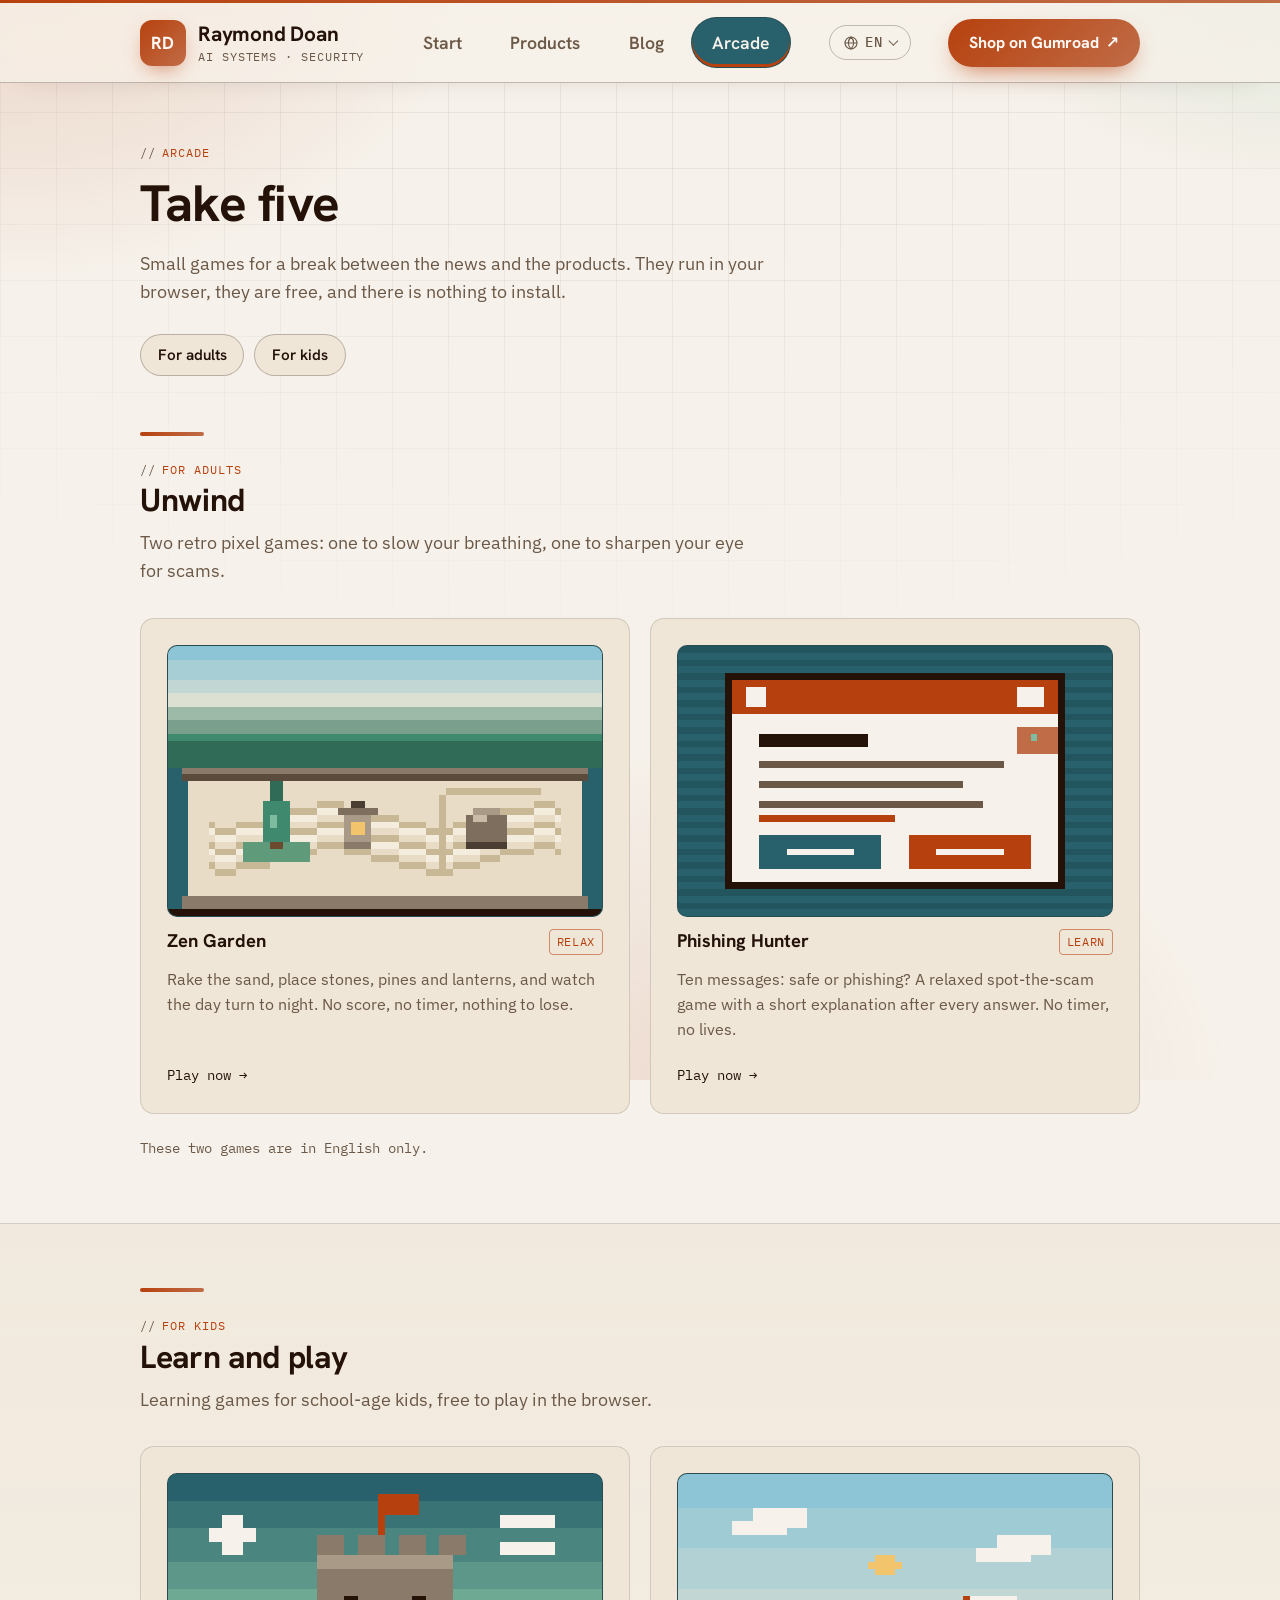
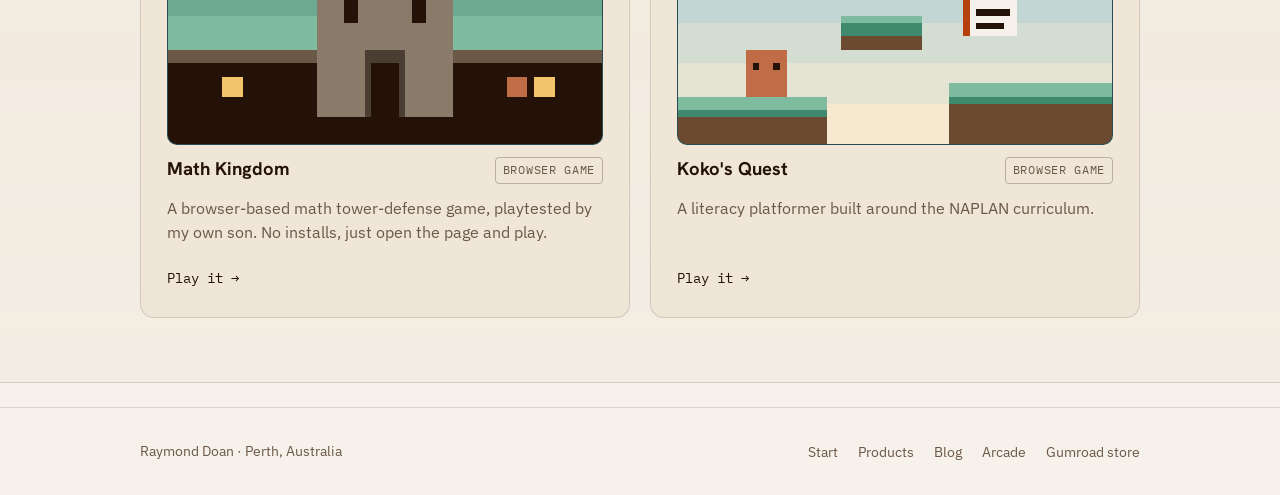
==== arcade.html @ a896a2dd "Thêm tab Arcade: Zen Garden và Phishing Hunter (chỉ tiếng Anh), liên kết Math Kingdom và Koko's Ques" ====
<!doctype html>
<html lang="en">
<head>
<meta charset="utf-8">
<meta name="viewport" content="width=device-width, initial-scale=1, viewport-fit=cover">
<title data-i18n="title.arcade">Arcade | Raymond Doan</title>
<link rel="preconnect" href="https://fonts.googleapis.com">
<link rel="preconnect" href="https://fonts.gstatic.com" crossorigin>
<link rel="stylesheet" href="https://fonts.googleapis.com/css2?family=Hanken+Grotesk:wght@600;700&family=IBM+Plex+Sans:wght@400;500;600&family=IBM+Plex+Mono:wght@400;500&display=swap">
<link rel="stylesheet" href="styles.css">
<script src="i18n.js"></script>
</head>
<body>

<header class="site-nav">
  <div class="wrap nav-inner">
    <a class="brand" href="index.html">
      <span class="brand-mark" aria-hidden="true">RD</span>
      <span class="brand-text">
        <span class="brand-name">Raymond Doan</span>
        <span class="brand-sub" data-i18n="brand.sub">AI systems &middot; Security</span>
      </span>
    </a>
    <nav class="links" aria-label="Main" data-i18n-aria="nav.main">
      <a href="index.html" data-i18n="nav.start">Start</a>
      <a href="products.html" data-i18n="nav.products">Products</a>
      <a href="blog.html" data-i18n="nav.blog">Blog</a>
      <a href="arcade.html" aria-current="page" data-i18n="nav.arcade">Arcade</a>
    </nav>
    <div class="lang-switch">
      <button class="lang-btn" type="button" aria-haspopup="true" aria-expanded="false" aria-controls="lang-menu" aria-label="Language: English"><svg class="lang-globe" viewBox="0 0 24 24" width="16" height="16" aria-hidden="true" focusable="false"><circle cx="12" cy="12" r="9"></circle><path d="M3 12h18M12 3c2.6 2.6 4 5.7 4 9s-1.4 6.4-4 9c-2.6-2.6-4-5.7-4-9s1.4-6.4 4-9z"></path></svg><span class="lang-code">EN</span><span class="lang-chev" aria-hidden="true"></span></button>
      <ul class="lang-menu" id="lang-menu" hidden>
        <li><button class="lang-opt" type="button" lang="en" data-lang="en">English</button></li>
        <li><button class="lang-opt" type="button" lang="vi" data-lang="vi">Ti&#7871;ng Vi&#7879;t</button></li>
        <li><button class="lang-opt" type="button" lang="es" data-lang="es">Espa&ntilde;ol</button></li>
      </ul>
    </div>
    <a class="nav-cta" href="https://raymonddoan.gumroad.com" target="_blank" rel="noopener"><span class="cta-long" data-i18n="cta.long">Shop on Gumroad</span><span class="cta-short" data-i18n="cta.short">Shop</span><span aria-hidden="true">&#8599;</span></a>
  </div>
</header>

<main>
  <section class="page-head">
    <div class="wrap">
      <p class="eyebrow" data-i18n="arcade.eyebrow">Arcade</p>
      <h1 data-i18n="arcade.h1">Take five</h1>
      <p class="lede" data-i18n="arcade.lede">Small games for a break between the news and the products. They run in your browser, they are free, and there is nothing to install.</p>
      <nav class="chips" aria-label="Arcade sections" data-i18n-aria="arcade.chips">
        <a href="#adults" data-i18n="arcade.chip.adults">For adults</a>
        <a href="#kids" data-i18n="arcade.chip.kids">For kids</a>
      </nav>
    </div>
  </section>

  <section id="adults">
    <div class="wrap">
      <div class="section-head">
        <div>
          <div class="gradient-rule"></div>
          <p class="eyebrow" data-i18n="arcade.adults.e">For adults</p>
          <h2 data-i18n="arcade.adults.h">Unwind</h2>
          <p class="lede" data-i18n="arcade.adults.lede">Two retro pixel games: one to slow your breathing, one to sharpen your eye for scams.</p>
        </div>
      </div>
      <div class="split">
        <article class="card game-card">
          <canvas class="thumb" data-thumb="zen" width="64" height="40" aria-hidden="true"></canvas>
          <div class="card-top">
            <h3><a class="hit" href="zen-garden.html">Zen Garden</a></h3>
            <span class="tag ok" data-i18n="arcade.tag.relax">Relax</span>
          </div>
          <p data-i18n="arcade.zen.desc">Rake the sand, place stones, pines and lanterns, and watch the day turn to night. No score, no timer, nothing to lose.</p>
          <div class="card-foot"><span class="card-link" data-i18n="arcade.play">Play now &rarr;</span></div>
        </article>
        <article class="card game-card">
          <canvas class="thumb" data-thumb="phish" width="64" height="40" aria-hidden="true"></canvas>
          <div class="card-top">
            <h3><a class="hit" href="phishing-hunter.html">Phishing Hunter</a></h3>
            <span class="tag ok" data-i18n="arcade.tag.learn">Learn</span>
          </div>
          <p data-i18n="arcade.phish.desc">Ten messages: safe or phishing? A relaxed spot-the-scam game with a short explanation after every answer. No timer, no lives.</p>
          <div class="card-foot"><span class="card-link" data-i18n="arcade.play">Play now &rarr;</span></div>
        </article>
      </div>
      <p class="note english-only" data-i18n="arcade.adults.note">These two games are in English only.</p>
    </div>
  </section>

  <section id="kids" class="band">
    <div class="wrap">
      <div class="section-head">
        <div>
          <div class="gradient-rule"></div>
          <p class="eyebrow" data-i18n="arcade.kids.e">For kids</p>
          <h2 data-i18n="arcade.kids.h">Learn and play</h2>
          <p class="lede" data-i18n="arcade.kids.lede">Learning games for school-age kids, free to play in the browser.</p>
        </div>
      </div>
      <div class="split">
        <article class="card game-card">
          <canvas class="thumb" data-thumb="math" width="64" height="40" aria-hidden="true"></canvas>
          <div class="card-top">
            <h3><a class="hit" href="https://raymond2801.github.io/math-kingdom/" target="_blank" rel="noopener">Math Kingdom</a></h3>
            <span class="tag" data-i18n="built.tag.game">Browser game</span>
          </div>
          <p data-i18n="built.math">A browser-based math tower-defense game, playtested by my own son. No installs, just open the page and play.</p>
          <div class="card-foot"><span class="card-link" data-i18n="built.play">Play it &rarr;</span></div>
        </article>
        <article class="card game-card">
          <canvas class="thumb" data-thumb="koko" width="64" height="40" aria-hidden="true"></canvas>
          <div class="card-top">
            <h3><a class="hit" href="https://raymond2801.github.io/kokos-quest/" target="_blank" rel="noopener">Koko's Quest</a></h3>
            <span class="tag" data-i18n="built.tag.game">Browser game</span>
          </div>
          <p data-i18n="built.koko">A literacy platformer built around the NAPLAN curriculum.</p>
          <div class="card-foot"><span class="card-link" data-i18n="built.play">Play it &rarr;</span></div>
        </article>
      </div>
    </div>
  </section>
</main>

<footer class="site-footer">
  <div class="wrap">
    <p data-i18n="foot.line">Raymond Doan &middot; Perth, Australia</p>
    <nav aria-label="Footer" data-i18n-aria="foot.nav">
      <a href="index.html" data-i18n="nav.start">Start</a>
      <a href="products.html" data-i18n="nav.products">Products</a>
      <a href="blog.html" data-i18n="nav.blog">Blog</a>
      <a href="arcade.html" data-i18n="nav.arcade">Arcade</a>
      <a href="https://raymonddoan.gumroad.com" target="_blank" rel="noopener" data-i18n="foot.store">Gumroad store</a>
    </nav>
  </div>
</footer>

<script src="ui-vi.js"></script>
<script src="ui-es.js"></script>
<script>
/* Pixel thumbnails for the four game cards. Each one is drawn from rectangles on a 64 x 40 canvas
   that the stylesheet scales up with hard edges. Decorative only. */
(function () {
  function pen(ctx) {
    return function (c, x, y, w, h) { ctx.fillStyle = c; ctx.fillRect(x, y, w || 1, h || 1); };
  }

  function sky(p, top, bottom, rows, bands) {
    for (var i = 0; i < bands; i++) {
      var t = bands === 1 ? 0 : i / (bands - 1);
      var c = [0, 1, 2].map(function (k) { return Math.round(top[k] + (bottom[k] - top[k]) * t); });
      p('rgb(' + c.join(',') + ')', 0, Math.floor(i * rows / bands), 64, Math.ceil(rows / bands) + 1);
    }
  }

  function zen(ctx) {
    var p = pen(ctx);
    sky(p, [142, 197, 214], [246, 233, 208], 13, 5);
    p('#9db9a8', 0, 9, 64, 5);
    p('#7aa08d', 0, 11, 64, 3);
    p('#2f6b57', 0, 13, 64, 5);
    p('#3f8a6f', 0, 13, 64, 1);
    p('#8a7a6a', 2, 18, 60, 2);
    p('#5b4b3d', 2, 19, 60, 1);
    p('#e8dcc6', 3, 20, 58, 17);
    p('#8a7a6a', 2, 37, 60, 2);
    p('#241208', 0, 39, 64, 1);
    var x;
    for (x = 6; x < 58; x++) {
      var wave = Math.round(Math.sin(x / 5) * 1.6);
      p('#c9b896', x, 25 + wave, 1);
      p('#f4ecdc', x, 26 + wave, 1);
      p('#c9b896', x, 28 + wave, 1);
      p('#f4ecdc', x, 29 + wave, 1);
      p('#c9b896', x, 31 + wave, 1);
    }
    p('#c9b896', 41, 21, 14, 1);
    p('#c9b896', 40, 22, 1, 12);
    p('#7d6e5e', 44, 25, 6, 4);
    p('#a99a87', 45, 24, 4, 1);
    p('#c9bba8', 45, 25, 2, 1);
    p('#4a3d32', 44, 29, 6, 1);
    p('#5f9a7a', 11, 29, 10, 3);
    p('#3f8a6f', 14, 23, 4, 6);
    p('#2f6b57', 15, 20, 2, 3);
    p('#7fbb9e', 15, 25, 1, 2);
    p('#6b4a30', 15, 29, 2, 1);
    p('#8a7a6a', 26, 29, 4, 1);
    p('#a99a87', 26, 25, 4, 4);
    p('#f2c46b', 27, 26, 2, 2);
    p('#7d6e5e', 25, 24, 6, 1);
    p('#4a3d32', 27, 23, 2, 1);
  }

  function phish(ctx) {
    var p = pen(ctx);
    p('#28616c', 0, 0, 64, 40);
    for (var y = 0; y < 40; y += 2) p('rgba(0,0,0,0.12)', 0, y, 64, 1);
    p('#241208', 7, 4, 50, 32);
    p('#f6f1ea', 8, 5, 48, 30);
    p('#b7410e', 8, 5, 48, 5);
    p('#f6f1ea', 10, 6, 3, 3);
    p('#f6f1ea', 50, 6, 4, 3);
    p('#241208', 12, 13, 16, 2);
    p('#6b5847', 12, 17, 36, 1);
    p('#6b5847', 12, 20, 30, 1);
    p('#6b5847', 12, 23, 33, 1);
    p('#b7410e', 12, 25, 20, 1);
    p('#28616c', 12, 28, 18, 5);
    p('#f6f1ea', 16, 30, 10, 1);
    p('#b7410e', 34, 28, 18, 5);
    p('#f6f1ea', 38, 30, 10, 1);
    p('#c06c47', 50, 12, 6, 4);
    p('#7fbb9e', 52, 13, 1, 1);
  }

  function math(ctx) {
    var p = pen(ctx);
    sky(p, [40, 97, 108], [127, 187, 158], 26, 6);
    p('#241208', 0, 26, 64, 14);
    p('#6b5847', 0, 26, 64, 2);
    p('#8a7a6a', 22, 12, 20, 24);
    p('#a99a87', 22, 12, 20, 2);
    var i;
    for (i = 0; i < 4; i++) p('#8a7a6a', 22 + i * 6, 9, 4, 3);
    p('#4a3d32', 29, 26, 6, 10);
    p('#241208', 30, 28, 4, 8);
    p('#241208', 26, 18, 2, 4);
    p('#241208', 36, 18, 2, 4);
    p('#b7410e', 31, 3, 1, 6);
    p('#b7410e', 32, 3, 5, 3);
    p('#f6f1ea', 6, 8, 7, 2);
    p('#f6f1ea', 8, 6, 3, 6);
    p('#f6f1ea', 49, 6, 8, 2);
    p('#f6f1ea', 49, 10, 8, 2);
    p('#f2c46b', 8, 30, 3, 3);
    p('#c06c47', 50, 30, 3, 3);
    p('#f2c46b', 54, 30, 3, 3);
  }

  function koko(ctx) {
    var p = pen(ctx);
    sky(p, [142, 197, 214], [246, 233, 208], 40, 7);
    p('#f6f1ea', 8, 7, 8, 2);
    p('#f6f1ea', 11, 5, 8, 3);
    p('#f6f1ea', 44, 11, 8, 2);
    p('#f6f1ea', 47, 9, 8, 3);
    p('#3f8a6f', 0, 33, 22, 7);
    p('#7fbb9e', 0, 33, 22, 2);
    p('#6b4a30', 0, 36, 22, 4);
    p('#3f8a6f', 40, 31, 24, 9);
    p('#7fbb9e', 40, 31, 24, 2);
    p('#6b4a30', 40, 34, 24, 6);
    p('#3f8a6f', 24, 21, 12, 3);
    p('#7fbb9e', 24, 21, 12, 1);
    p('#6b4a30', 24, 24, 12, 2);
    p('#f6f1ea', 42, 18, 8, 6);
    p('#b7410e', 42, 18, 1, 6);
    p('#241208', 44, 20, 5, 1);
    p('#241208', 44, 22, 4, 1);
    p('#c06c47', 10, 26, 6, 7);
    p('#241208', 11, 28, 1, 1);
    p('#241208', 14, 28, 1, 1);
    p('#f2c46b', 29, 12, 3, 3);
    p('#f2c46b', 28, 13, 5, 1);
  }

  var art = { zen: zen, phish: phish, math: math, koko: koko };
  var nodes = document.querySelectorAll('canvas[data-thumb]');
  for (var i = 0; i < nodes.length; i++) {
    var draw = art[nodes[i].getAttribute('data-thumb')];
    var ctx = nodes[i].getContext && nodes[i].getContext('2d');
    if (draw && ctx) draw(ctx);
  }
})();
</script>

</body>
</html>
---- styles.css ----
/* =============================================================
   Raymond Doan site stylesheet
   Layout concept: a dark operations console. A fixed ambient glow
   and faint grid sit behind the content, the sticky nav carries a
   gradient CTA, featured items get gradient outlines, and mono
   eyebrows label every section.
   ============================================================= */

*, *::before, *::after { box-sizing: border-box; }
html, body { margin: 0; padding: 0; }
html { scroll-behavior: smooth; }
img, svg { max-width: 100%; }
[hidden] { display: none !important; }

/* ---------- tokens: one deliberate palette ("Cream & Flame") ----------
   A warm cream base with Le Creuset Flame orange-red (Pantone) as the main
   accent, and a cool Neptune Green dot used only as a small accent in the
   hero diagram. The site keeps this single look on purpose. It does not
   switch to a white theme when the viewer's device or app is in light mode. */
:root {
  color-scheme: light;
  padding-top: env(safe-area-inset-top, 0px);
  padding-bottom: env(safe-area-inset-bottom, 0px);

  --bg: #f6f1ea;
  --surface: #efe6d8;
  --surface-2: #28616c;
  --fg: #241208;
  --muted: #6b5847;
  --on-dark: #f6f1ea;
  --pop: #7fbb9e;
  --accent: #b7410e;
  --accent-2: #c06c47;
  --on-accent: #fffaf6;
  --border: rgba(36, 18, 8, 0.14);
  --border-strong: rgba(36, 18, 8, 0.26);
  --glow-1: rgba(183, 65, 14, 0.18);
  --glow-2: rgba(127, 187, 158, 0.30);
  --glow-3: rgba(192, 108, 71, 0.16);
  --grid-line: rgba(36, 18, 8, 0.06);
  --shadow: rgba(36, 18, 8, 0.18);

  --font-display: 'Hanken Grotesk', 'Segoe UI', system-ui, sans-serif;
  --font-body: 'IBM Plex Sans', 'Segoe UI', system-ui, sans-serif;
  --font-mono: 'IBM Plex Mono', 'SFMono-Regular', Consolas, monospace;
}

/* ---------- page + ambient background ---------- */
body {
  background: var(--bg);
  color: var(--fg);
  font-family: var(--font-body);
  font-size: 16px;
  line-height: 1.6;
  -webkit-font-smoothing: antialiased;
}
body::before,
body::after {
  content: "";
  position: fixed;
  z-index: -1;
  pointer-events: none;
}
/* soft amber and teal light from the corners, drifting slowly */
body::before {
  inset: -20%;
  background:
    radial-gradient(45rem 32rem at 15% 10%, var(--glow-1), transparent 65%),
    radial-gradient(40rem 30rem at 88% 4%, var(--glow-2), transparent 65%),
    radial-gradient(48rem 32rem at 55% 100%, var(--glow-3), transparent 65%);
  animation: drift 48s ease-in-out infinite alternate;
}
/* faint grid that fades out toward the bottom */
body::after {
  inset: 0;
  background-image:
    linear-gradient(var(--grid-line) 1px, transparent 1px),
    linear-gradient(90deg, var(--grid-line) 1px, transparent 1px);
  background-size: 56px 56px;
  -webkit-mask-image: radial-gradient(ellipse 100% 85% at 50% 0%, #000 30%, transparent 88%);
  mask-image: radial-gradient(ellipse 100% 85% at 50% 0%, #000 30%, transparent 88%);
}
@keyframes drift {
  from { transform: translate3d(-2%, -1%, 0) scale(1); }
  to   { transform: translate3d(2%, 2%, 0) scale(1.05); }
}
@media (prefers-reduced-motion: reduce) {
  html { scroll-behavior: auto; }
  body::before { animation: none; }
}

/* ---------- type ---------- */
h1, h2, h3 {
  font-family: var(--font-display);
  font-weight: 700;
  text-wrap: balance;
  margin: 0 0 0.5em;
}
h1 { font-size: clamp(2.1rem, 5vw, 3.2rem); line-height: 1.1; letter-spacing: -0.015em; }
h2 { font-size: clamp(1.5rem, 3.2vw, 2rem); line-height: 1.2; letter-spacing: -0.01em; }
h3 { font-size: 1.15rem; line-height: 1.3; }
p { margin: 0 0 1em; max-width: 65ch; text-wrap: pretty; }
p.lede { max-width: 58ch; color: var(--muted); font-size: 1.1rem; }
a { color: var(--accent); text-underline-offset: 3px; }
a:focus-visible, button:focus-visible {
  outline: 2px solid var(--accent);
  outline-offset: 3px;
  border-radius: 6px;
}

.eyebrow {
  font-family: var(--font-mono);
  font-size: 0.78rem;
  letter-spacing: 0.08em;
  text-transform: uppercase;
  color: var(--accent);
  display: inline-flex;
  align-items: center;
  gap: 0.5em;
  margin: 0 0 1em;
}
.eyebrow::before { content: "//"; color: var(--muted); }

.tag {
  font-family: var(--font-mono);
  font-size: 0.72rem;
  letter-spacing: 0.06em;
  text-transform: uppercase;
  color: var(--muted);
  border: 1px solid var(--border-strong);
  border-radius: 4px;
  padding: 0.25em 0.6em;
  white-space: nowrap;
  font-weight: 400;
}
.tag.hot {
  color: var(--on-accent);
  background: linear-gradient(135deg, var(--accent), var(--accent-2));
  border-color: transparent;
}

.gradient-rule {
  height: 4px;
  width: 64px;
  border-radius: 2px;
  background: linear-gradient(90deg, var(--accent), var(--accent-2));
  margin-bottom: 1.25em;
}

/* ---------- layout ---------- */
.wrap { max-width: 1040px; margin: 0 auto; padding-inline: 20px; }
section { padding-block: 64px; scroll-margin-top: 100px; }
.band {
  background: linear-gradient(180deg,
    color-mix(in srgb, var(--surface) 72%, transparent),
    color-mix(in srgb, var(--surface) 38%, transparent));
  border-block: 1px solid var(--border);
}
.section-head {
  display: flex;
  align-items: flex-end;
  justify-content: space-between;
  gap: 16px 24px;
  flex-wrap: wrap;
  margin-bottom: 2em;
}
.section-head h2 { margin-bottom: 0.3em; }
.section-head p { margin: 0; }
.section-link {
  font-family: var(--font-mono);
  font-size: 0.88rem;
  text-decoration: none;
  white-space: nowrap;
}
.section-link:hover { text-decoration: underline; }

.grid-3 { display: grid; grid-template-columns: repeat(3, minmax(0, 1fr)); gap: 20px; }
.split  { display: grid; grid-template-columns: repeat(2, minmax(0, 1fr)); gap: 20px; }

/* ---------- navigation ---------- */
header.site-nav {
  position: sticky;
  top: env(safe-area-inset-top, 0px);
  z-index: 20;
  background: color-mix(in srgb, var(--bg) 78%, transparent);
  -webkit-backdrop-filter: blur(14px) saturate(1.3);
  backdrop-filter: blur(14px) saturate(1.3);
  border-bottom: 1px solid var(--border-strong);
  box-shadow: 0 14px 30px -24px var(--shadow);
}
header.site-nav::before {
  content: "";
  display: block;
  height: 3px;
  background: linear-gradient(90deg, var(--accent), var(--accent-2));
}
.nav-inner {
  display: flex;
  align-items: center;
  justify-content: space-between;
  gap: 20px;
  padding-block: 14px;
}
.brand {
  display: inline-flex;
  align-items: center;
  gap: 12px;
  min-width: 0;
  color: var(--fg);
  text-decoration: none;
}
.brand-mark {
  flex: none;
  width: 46px;
  height: 46px;
  border-radius: 12px;
  display: grid;
  place-items: center;
  font-family: var(--font-display);
  font-weight: 700;
  font-size: 1.1rem;
  letter-spacing: 0.02em;
  color: var(--on-accent);
  background: linear-gradient(135deg, var(--accent), var(--accent-2));
  box-shadow: 0 8px 22px -8px color-mix(in srgb, var(--accent) 70%, transparent);
}
.brand-text { display: flex; flex-direction: column; line-height: 1.15; min-width: 0; }
.brand-name {
  font-family: var(--font-display);
  font-weight: 700;
  font-size: 1.3rem;
  letter-spacing: -0.01em;
}
.brand-sub {
  font-family: var(--font-mono);
  font-size: 0.72rem;
  letter-spacing: 0.08em;
  text-transform: uppercase;
  color: var(--muted);
  margin-top: 4px;
}
nav.links { display: flex; align-items: center; gap: 6px; }
nav.links a {
  font-family: var(--font-display);
  font-weight: 600;
  font-size: 1.1rem;
  color: var(--muted);
  text-decoration: none;
  white-space: nowrap;
  padding: 0.6em 1.15em;
  border-radius: 999px;
  border: 1px solid transparent;
  transition: background-color 0.15s, color 0.15s, border-color 0.15s;
}
nav.links a:hover { color: var(--on-dark); background: var(--surface-2); }
nav.links a[aria-current="page"] {
  color: var(--on-dark);
  background: var(--surface-2);
  border-color: var(--border-strong);
  box-shadow: inset 0 -3px 0 var(--accent);
}
.nav-cta {
  flex: none;
  display: inline-flex;
  align-items: center;
  gap: 0.45em;
  font-family: var(--font-display);
  font-weight: 700;
  font-size: 1rem;
  text-decoration: none;
  color: var(--on-accent);
  background: linear-gradient(135deg, var(--accent), var(--accent-2));
  padding: 0.7em 1.3em;
  border-radius: 999px;
  box-shadow: 0 10px 24px -10px color-mix(in srgb, var(--accent) 80%, transparent);
  transition: transform 0.15s;
}
.nav-cta:hover { transform: translateY(-1px); }
.cta-short { display: none; }

/* ---------- language switcher ----------
   A small button showing the current language; it opens a short list. The markup is in every page's
   header; i18n.js wires it up. */
.lang-switch { position: relative; flex: none; }
.lang-btn {
  display: inline-flex;
  align-items: center;
  gap: 0.5em;
  font-family: var(--font-mono);
  font-size: 0.85rem;
  font-weight: 500;
  letter-spacing: 0.06em;
  line-height: 1.2;
  color: var(--muted);
  background: transparent;
  border: 1px solid var(--border-strong);
  border-radius: 999px;
  padding: 0.6em 0.95em;
  cursor: pointer;
  transition: background-color 0.15s, color 0.15s, border-color 0.15s;
}
.lang-btn:hover, .lang-btn[aria-expanded="true"] { color: var(--on-dark); background: var(--surface-2); }
.lang-globe { flex: none; fill: none; stroke: currentColor; stroke-width: 1.6; stroke-linecap: round; stroke-linejoin: round; }
.lang-chev {
  flex: none;
  width: 0.5em;
  height: 0.5em;
  border-right: 1.6px solid currentColor;
  border-bottom: 1.6px solid currentColor;
  transform: translateY(-0.12em) rotate(45deg);
}
.lang-btn[aria-expanded="true"] .lang-chev { transform: translateY(0.1em) rotate(225deg); }
.lang-menu {
  position: absolute;
  right: 0;
  top: calc(100% + 10px);
  z-index: 30;
  min-width: 12rem;
  margin: 0;
  padding: 6px;
  list-style: none;
  background: var(--surface);
  border: 1px solid var(--border-strong);
  border-radius: 14px;
  box-shadow: 0 22px 40px -18px var(--shadow);
}
.lang-opt {
  display: flex;
  align-items: center;
  justify-content: space-between;
  gap: 14px;
  width: 100%;
  text-align: left;
  font-family: var(--font-body);
  font-size: 1rem;
  line-height: 1.3;
  color: var(--fg);
  background: transparent;
  border: 0;
  border-radius: 9px;
  padding: 0.7em 0.85em;
  cursor: pointer;
}
.lang-opt:hover { background: var(--surface-2); color: var(--on-dark); }
.lang-opt[aria-current="true"] { color: var(--on-dark); background: var(--surface-2); }
.lang-opt[aria-current="true"]::after {
  content: "";
  flex: none;
  width: 0.6em;
  height: 0.32em;
  border-left: 2px solid currentColor;
  border-bottom: 2px solid currentColor;
  transform: translateY(-0.1em) rotate(-45deg);
}

/* A page in Vietnamese or Spanish stays hidden until i18n.js has translated it, so English never flashes.
   i18n.js removes the class (and a timer does too, in case a script fails). */
html.i18n-pending .site-nav,
html.i18n-pending main,
html.i18n-pending .site-footer { visibility: hidden; }

/* Vietnamese stacks accents above and below letters, so headings need a little more room. */
html[lang="vi"] h1 { line-height: 1.22; }
html[lang="vi"] h2 { line-height: 1.32; }
html[lang="vi"] h3 { line-height: 1.42; }
html[lang="vi"] .hero h1 { line-height: 1.02; }
html[lang="vi"] .tab-title { line-height: 1.4; }
html[lang="vi"] .brand-sub, html[lang="vi"] .eyebrow, html[lang="vi"] .tag { line-height: 1.45; }

.note.english-only { margin: 1.2rem 0 0; }

/* ---------- buttons ---------- */
.btn {
  display: inline-flex;
  align-items: center;
  gap: 0.5em;
  font-family: var(--font-body);
  font-weight: 600;
  font-size: 0.95rem;
  padding: 0.75em 1.3em;
  border-radius: 8px;
  text-decoration: none;
  border: 1px solid transparent;
  cursor: pointer;
}
.btn-primary {
  color: var(--on-accent);
  background: linear-gradient(135deg, var(--accent), var(--accent-2));
}
.btn-primary:hover { filter: brightness(1.08); }
.btn-ghost { border-color: var(--border-strong); color: var(--fg); background: var(--surface); }
.btn-ghost:hover { border-color: var(--accent); color: var(--accent); }
.btn-row { display: flex; gap: 12px; flex-wrap: wrap; margin-top: 1.75em; }

/* ---------- hero + page heads ---------- */
.hero { padding-block: 88px 72px; }
.hero .wrap { position: relative; }
.hero h1 {
  font-size: clamp(2.6rem, 8vw, 4.6rem);
  line-height: 1.02;
  letter-spacing: -0.025em;
  margin: 0 0 0.25em;
}
.hero .role {
  font-family: var(--font-mono);
  font-size: 1.05rem;
  color: var(--accent);
  margin: 0 0 1.5em;
}
.hero .lede { margin-bottom: 0; }
.page-head { padding-block: 56px 24px; }
.page-head h1 { margin-bottom: 0.35em; }
.page-head .lede { margin-bottom: 0; }
.page-head + section { padding-top: 32px; }

/* hero art: Winston's hub-and-spoke agent layout, drawn as quiet background */
.hero-art { display: none; margin: 0; pointer-events: none; }
.hero-art svg { display: block; width: 100%; height: auto; overflow: visible; }
.hero-art .ring { fill: none; stroke: var(--surface-2); stroke-opacity: 0.4; stroke-width: 1.3; stroke-dasharray: 2 7; stroke-linecap: round; }
.hero-art .link { stroke: var(--accent); stroke-opacity: 0.8; stroke-width: 1.6; }
.hero-art .link.faint { stroke: var(--surface-2); stroke-opacity: 0.35; stroke-width: 1; }
.hero-art .node { fill: var(--on-accent); stroke: var(--accent); stroke-width: 2.4; }
.hero-art .dot { fill: var(--pop); fill-opacity: 0.9; }
.hero-art .lbl { font-family: var(--font-mono); font-size: 12px; fill: var(--muted); }
.hero-art .hub-lbl { fill: var(--fg); }
.hero-art .glow-a { stop-color: var(--accent); stop-opacity: 0.5; }
.hero-art .glow-b { stop-color: var(--accent); stop-opacity: 0; }
.hero-art .fill-a { stop-color: var(--accent); }
.hero-art .fill-b { stop-color: var(--accent-2); }
.art-caption {
  font-family: var(--font-mono);
  font-size: 0.72rem;
  letter-spacing: 0.08em;
  text-transform: uppercase;
  color: var(--muted);
  text-align: center;
  margin-top: 0.4em;
}
@media (min-width: 1100px) {
  .hero-art {
    display: block;
    position: absolute;
    right: 20px;
    top: 50%;
    width: 380px;
    transform: translateY(-50%);
  }
}

/* ---------- about ---------- */
.about {
  display: grid;
  grid-template-columns: minmax(0, 1.15fr) minmax(0, 1fr);
  gap: 40px 56px;
  align-items: start;
}
.glance {
  margin: 0;
  padding: 8px 24px;
  background: var(--surface);
  border: 1px solid var(--border-strong);
  border-radius: 14px;
}
.glance > div {
  display: grid;
  grid-template-columns: 6.2rem minmax(0, 1fr);
  gap: 12px;
  padding-block: 14px;
  border-top: 1px solid var(--border);
}
.glance > div:first-child { border-top: none; }
.glance dt {
  font-family: var(--font-mono);
  font-size: 0.75rem;
  letter-spacing: 0.08em;
  text-transform: uppercase;
  color: var(--muted);
  padding-top: 0.25em;
}
.glance dd { margin: 0; }

/* ---------- cards ---------- */
.card, .feature {
  display: flex;
  flex-direction: column;
  gap: 12px;
  padding: 26px;
  border-radius: 14px;
  min-width: 0;
}
.card { background: var(--surface); border: 1px solid var(--border); }
.feature {
  border: 1px solid transparent;
  background:
    linear-gradient(var(--surface), var(--surface)) padding-box,
    linear-gradient(140deg, var(--accent), var(--accent-2) 55%, var(--border-strong)) border-box;
}
.feature.soon {
  background:
    linear-gradient(var(--surface), var(--surface)) padding-box,
    linear-gradient(140deg, var(--border-strong), var(--border)) border-box;
}
.card h3, .feature h3 { margin: 0; }
.feature h3 { font-size: 1.3rem; }
.card p, .feature p { margin: 0; color: var(--muted); font-size: 0.97rem; max-width: none; }
.card-top { display: flex; align-items: center; justify-content: space-between; gap: 10px; flex-wrap: wrap; }
.card-foot { margin-top: auto; padding-top: 8px; }
.card-link { font-family: var(--font-mono); font-size: 0.85rem; text-decoration: none; }
.card-link:hover { text-decoration: underline; }
.price { font-family: var(--font-mono); color: var(--accent); font-size: 1.05rem; font-weight: 500; }
.status, .note { font-family: var(--font-mono); font-size: 0.88rem; color: var(--muted); }

/* ---------- product chips + catalog rows ---------- */
.chips { display: flex; gap: 10px; flex-wrap: wrap; margin-top: 1.75em; }
.chips a {
  font-family: var(--font-display);
  font-weight: 600;
  font-size: 0.95rem;
  text-decoration: none;
  color: var(--fg);
  padding: 0.5em 1.1em;
  border-radius: 999px;
  border: 1px solid var(--border-strong);
  background: var(--surface);
}
.chips a:hover { border-color: var(--accent); color: var(--accent); }

.catalog { list-style: none; margin: 0; padding: 0; display: grid; gap: 12px; }
.row {
  display: flex;
  align-items: center;
  justify-content: space-between;
  gap: 16px 28px;
  flex-wrap: wrap;
  padding: 20px 24px;
  background: var(--surface);
  border: 1px solid var(--border);
  border-radius: 12px;
}
.row.soon { background: transparent; border-style: dashed; border-color: var(--border-strong); }
.row-main { flex: 1 1 340px; min-width: 0; }
.row-main h3 { margin: 0 0 0.3em; display: flex; align-items: center; gap: 0.6em; flex-wrap: wrap; }
.row-main p { margin: 0; color: var(--muted); font-size: 0.95rem; max-width: 62ch; }
.row-side { display: flex; align-items: center; gap: 16px; flex: none; }

/* ---------- clickable product cards ----------
   The product name is a real link. Its ::after stretches over the whole card
   so the card is one big target, and the Gumroad button sits above it so it
   stays a separate target. */
.feature, .row { position: relative; transition: transform 0.15s, box-shadow 0.15s, border-color 0.15s; }
.hit { color: inherit; text-decoration: none; }
.hit::after { content: ""; position: absolute; inset: 0; z-index: 1; }
.feature .hit::after { border-radius: 14px; }
.row .hit::after { border-radius: 12px; }
.hit:focus-visible { outline: none; }
.hit:focus-visible::after { outline: 2px solid var(--accent); outline-offset: 3px; }
.feature:hover, .row:hover { transform: translateY(-2px); box-shadow: 0 18px 34px -22px var(--shadow); }
.row:hover { border-color: var(--accent); }
.feature .btn, .row .btn { position: relative; z-index: 2; }
.feature .card-foot { display: flex; align-items: center; gap: 12px 18px; flex-wrap: wrap; }
.more { font-family: var(--font-mono); font-size: 0.85rem; color: var(--accent); white-space: nowrap; }
.feature:hover .more, .row:hover .more { text-decoration: underline; text-underline-offset: 3px; }
.tag.ok { color: var(--accent); border-color: color-mix(in srgb, var(--accent) 55%, transparent); }
.tag.soon { border-style: dashed; }
@media (prefers-reduced-motion: reduce) {
  .feature, .row { transition: none; }
  .feature:hover, .row:hover { transform: none; }
}

/* ---------- blog: tabs, panels, rows ---------- */
.panel {
  display: flex;
  flex-direction: column;
  gap: 14px;
  min-width: 0;
  padding: 22px;
  background: var(--surface);
  border: 1px solid var(--border);
  border-radius: 14px;
}
.panel-head { display: flex; align-items: baseline; justify-content: space-between; gap: 12px; flex-wrap: wrap; }
.panel-head h3 { margin: 0; }
.panel-head a { font-family: var(--font-mono); font-size: 0.82rem; text-decoration: none; }
.panel-head a:hover { text-decoration: underline; }

.tabs { display: grid; grid-template-columns: repeat(2, minmax(0, 1fr)); gap: 14px; margin-top: 1.75em; }
.tab {
  font: inherit;
  color: var(--fg);
  text-align: left;
  cursor: pointer;
  display: flex;
  flex-direction: column;
  gap: 4px;
  padding: 18px 22px;
  border-radius: 14px;
  border: 1px solid var(--border-strong);
  background: var(--surface);
  transition: border-color 0.15s, box-shadow 0.15s;
}
.tab:hover { border-color: var(--accent); }
.tab[aria-selected="true"] {
  border-color: transparent;
  background:
    linear-gradient(var(--surface-2), var(--surface-2)) padding-box,
    linear-gradient(140deg, var(--accent), var(--accent-2)) border-box;
  box-shadow: 0 14px 34px -20px color-mix(in srgb, var(--accent) 70%, transparent);
}
.tab-title { font-family: var(--font-display); font-weight: 700; font-size: 1.2rem; line-height: 1.25; }
.tab-sub { color: var(--muted); font-size: 0.92rem; }
.panel-intro { color: var(--muted); margin: 0 0 0.5em; max-width: 62ch; }

.post-row {
  display: flex;
  flex-direction: column;
  gap: 6px;
  padding-block: 22px;
  border-top: 1px solid var(--border);
}
.post-row:first-child { border-top: none; }
.post-row .meta { font-family: var(--font-mono); font-size: 0.8rem; color: var(--muted); margin: 0; }
.post-row h3 { margin: 0; font-size: 1.25rem; }
.post-row h3 a { color: var(--fg); text-decoration: none; }
.post-row h3 a:hover { color: var(--accent); }
.post-row .summary { color: var(--muted); margin: 0; max-width: 65ch; }
.post-row.compact { padding-block: 14px; }
.post-row.compact h3 { font-size: 1.05rem; }

.empty-state {
  border: 1px dashed var(--border-strong);
  border-radius: 12px;
  padding: 32px 22px;
  text-align: center;
  color: var(--muted);
}
.empty-state .eyebrow { justify-content: center; margin-bottom: 0.6em; }
.empty-state p { margin-inline: auto; }
.empty-state p:last-child { margin-bottom: 0; }

/* ---------- article ---------- */
article.post { padding-block: 48px 64px; }
article.post .back-link { font-family: var(--font-mono); font-size: 0.85rem; text-decoration: none; }
article.post .back-link:hover { text-decoration: underline; }
article.post .meta { font-family: var(--font-mono); font-size: 0.85rem; color: var(--muted); margin: 1.5em 0 1em; }
article.post h1 { font-size: clamp(1.7rem, 4.2vw, 2.5rem); margin-bottom: 0.7em; }
.post-body h2 { font-size: 1.35rem; margin: 1.8em 0 0.5em; }
.post-body p { font-size: 1.05rem; line-height: 1.75; }
.sources { margin-top: 2.5em; padding-top: 1.5em; border-top: 1px solid var(--border); }
.sources h2 {
  font-family: var(--font-mono);
  font-weight: 500;
  font-size: 0.85rem;
  letter-spacing: 0.08em;
  text-transform: uppercase;
  color: var(--muted);
  margin: 0 0 0.9em;
}
.sources ol { margin: 0; padding-left: 1.3em; display: grid; gap: 0.45em; }
.sources a { overflow-wrap: anywhere; }

/* ---------- product page ---------- */
.back-link { font-family: var(--font-mono); font-size: 0.85rem; text-decoration: none; }
.back-link:hover { text-decoration: underline; }
.product { padding-block: 44px 24px; }
.product-head { display: grid; gap: 16px; margin: 1.6rem 0 2.8rem; }
.product-head .tag-row { display: flex; align-items: center; gap: 10px; flex-wrap: wrap; }
.product-head h1 {
  font-size: clamp(2.2rem, 6vw, 3.6rem);
  line-height: 1.05;
  letter-spacing: -0.02em;
  margin: 0;
}
.product-head h1:focus { outline: none; }
.product-head .lede { margin: 0; }
.buy-row { display: flex; align-items: center; gap: 14px 24px; flex-wrap: wrap; margin-top: 0.4rem; }
.buy-row .price { font-size: 1.6rem; }
.buy-row .note { max-width: 52ch; line-height: 1.5; }
.was { font-family: var(--font-mono); font-size: 1.05rem; color: var(--muted); text-decoration: line-through; text-decoration-thickness: 1px; }
.buy-row .was { margin-left: -12px; }
.sr-only { position: absolute; width: 1px; height: 1px; padding: 0; margin: -1px; overflow: hidden; clip: rect(0, 0, 0, 0); white-space: nowrap; border: 0; }

.product-layout {
  display: grid;
  grid-template-columns: minmax(0, 1fr) 320px;
  gap: 40px 56px;
  align-items: start;
}
.product-body { min-width: 0; }
.product-body .intro p { font-size: 1.12rem; line-height: 1.7; max-width: 62ch; }
.product-section { margin-top: 2.2rem; padding-top: 2rem; border-top: 1px solid var(--border); }
.product-section h2 { font-size: 1.4rem; margin: 0 0 0.7em; }
.product-section > p { line-height: 1.7; max-width: 66ch; }
.product-section > p:last-child { margin-bottom: 0; }
.product-section .after { margin: 1em 0 0; }

.ticks { list-style: none; margin: 0; padding: 0; display: grid; gap: 0.7em; }
.ticks li { position: relative; padding-left: 1.6em; line-height: 1.6; max-width: 66ch; text-wrap: pretty; }
.ticks li::before {
  content: "";
  position: absolute;
  left: 0;
  top: 0.5em;
  width: 0.62em;
  height: 0.62em;
  border-radius: 2px;
  background: linear-gradient(135deg, var(--accent), var(--accent-2));
}
.ticks.nots li::before { background: none; border: 1.5px solid var(--muted); }
.ticks + .ticks, .ticks + h3, .glance + .after { margin-top: 1.2em; }
.product-section > h3 {
  font-family: var(--font-mono);
  font-weight: 500;
  font-size: 0.8rem;
  letter-spacing: 0.08em;
  text-transform: uppercase;
  color: var(--muted);
  margin: 1.6em 0 0.8em;
}

.steps { list-style: none; counter-reset: step; margin: 0; padding: 0; display: grid; gap: 14px; }
.steps li {
  counter-increment: step;
  display: grid;
  grid-template-columns: 2.1rem minmax(0, 1fr);
  gap: 14px;
  align-items: start;
  line-height: 1.6;
}
.steps li::before {
  content: counter(step);
  display: grid;
  place-items: center;
  width: 2.1rem;
  height: 2.1rem;
  border-radius: 8px;
  border: 1px solid var(--border-strong);
  background: var(--surface);
  font-family: var(--font-mono);
  font-size: 0.9rem;
  color: var(--accent);
}
.steps li > span { padding-top: 0.28em; max-width: 62ch; }
.glance.wide > div { grid-template-columns: 9.5rem minmax(0, 1fr); }

.product-aside { position: sticky; top: calc(env(safe-area-inset-top, 0px) + 112px); display: grid; gap: 16px; }
.aside-card {
  display: grid;
  gap: 16px;
  padding: 22px;
  border-radius: 14px;
  background: var(--surface);
  border: 1px solid var(--border-strong);
}
.aside-card h2 {
  font-family: var(--font-mono);
  font-weight: 500;
  font-size: 0.78rem;
  letter-spacing: 0.08em;
  text-transform: uppercase;
  color: var(--muted);
  margin: 0;
}
.facts { margin: 0; display: grid; }
.facts > div { display: grid; gap: 2px; padding-block: 12px; border-top: 1px solid var(--border); }
.facts > div:first-child { border-top: none; padding-top: 0; }
.facts > div:last-child { padding-bottom: 0; }
.facts dt {
  font-family: var(--font-mono);
  font-size: 0.72rem;
  letter-spacing: 0.08em;
  text-transform: uppercase;
  color: var(--muted);
}
.facts dd { margin: 0; line-height: 1.45; }
.btn-block { width: 100%; justify-content: center; }
.aside-card .note { line-height: 1.5; margin: 0; }

.related { padding-block: 56px 64px; margin-top: 56px; }
.related-grid { display: grid; grid-template-columns: repeat(3, minmax(0, 1fr)); gap: 16px; }
.related-card {
  display: flex;
  flex-direction: column;
  gap: 8px;
  min-width: 0;
  padding: 20px;
  border-radius: 12px;
  background: var(--surface);
  border: 1px solid var(--border);
  color: var(--fg);
  text-decoration: none;
  transition: border-color 0.15s, transform 0.15s;
}
.related-card:hover { border-color: var(--accent); transform: translateY(-2px); }
.related-card:focus-visible { outline: 2px solid var(--accent); outline-offset: 3px; }
.related-card .rc-top {
  display: flex;
  align-items: center;
  justify-content: space-between;
  gap: 10px;
  font-family: var(--font-mono);
  font-size: 0.78rem;
  letter-spacing: 0.04em;
  text-transform: uppercase;
  color: var(--muted);
}
.related-card .rc-price { color: var(--accent); text-transform: none; font-size: 0.9rem; }
.related-card h3 { font-size: 1.1rem; margin: 0; }
.related-card p { margin: 0; color: var(--muted); font-size: 0.93rem; }
@media (prefers-reduced-motion: reduce) {
  .related-card { transition: none; }
  .related-card:hover { transform: none; }
}

/* ---------- footer ---------- */
footer.site-footer { border-top: 1px solid var(--border); padding-block: 32px; margin-top: 24px; }
footer.site-footer .wrap {
  display: flex;
  justify-content: space-between;
  align-items: center;
  gap: 16px;
  flex-wrap: wrap;
}
footer.site-footer p { margin: 0; color: var(--muted); font-size: 0.88rem; }
footer.site-footer nav { display: flex; gap: 20px; flex-wrap: wrap; }
footer.site-footer nav a { color: var(--muted); text-decoration: none; font-size: 0.9rem; }
footer.site-footer nav a:hover { color: var(--fg); }

/* ---------- responsive ---------- */
@media (max-width: 1000px) {
  /* nav: brand and CTA on the first row; the three links and the language button on the second.
     The ::before is an invisible full-width item that forces the line break. */
  .nav-inner { flex-wrap: wrap; gap: 8px 12px; padding-block: 8px; }
  .nav-inner::before { content: ""; order: 3; flex: 0 0 100%; height: 0; }
  .brand { order: 1; flex: 1 1 0; }
  .nav-cta { order: 2; }
  nav.links { order: 4; flex: 1 1 0; min-width: 0; gap: 4px; }
  nav.links a { flex: 1 1 auto; text-align: center; padding: 0.5em 0.4em; }
  .lang-switch { order: 5; }
}
@media (min-width: 601px) and (max-width: 1000px) {
  /* tablets: the links keep their natural width, grouped on the left, with the language button at the right */
  nav.links a { flex: 0 0 auto; padding: 0.55em 1.15em; }
  nav.links { gap: 6px; }
}
@media (max-width: 860px) {
  .grid-3, .split, .about { grid-template-columns: minmax(0, 1fr); }
}
@media (max-width: 560px) {
  .brand-sub { display: none; }
  .brand-name { font-size: 1.15rem; }
  .brand-mark { width: 40px; height: 40px; font-size: 1rem; }
  .nav-cta { padding: 0.6em 1.05em; }
  .cta-long { display: none; }
  .cta-short { display: inline; }
  nav.links a { font-size: 1rem; padding: 0.5em 0.3em; }
  .lang-globe { display: none; }
  .lang-btn { padding: 0.55em 0.75em; gap: 0.45em; }
  .lang-menu { min-width: 11rem; }
  section { padding-block: 44px; }
  .hero { padding-block: 52px 44px; }
  .page-head { padding-block: 40px 16px; }
  .tab { padding: 14px 16px; }
  .tab-title { font-size: 1.05rem; }
  .tab-sub { display: none; }
  .row { padding: 18px; }
  .row-side { width: 100%; justify-content: space-between; flex-wrap: wrap; gap: 8px 14px; }
  .glance { padding-inline: 18px; }
  .glance > div { grid-template-columns: 5.2rem minmax(0, 1fr); }
  .glance.wide > div { grid-template-columns: 6.6rem minmax(0, 1fr); }
  .product { padding-block: 28px 8px; }
  .product-head { margin: 1.2rem 0 2rem; }
  .buy-row .btn { width: 100%; justify-content: center; }
  .related { padding-block: 44px 48px; margin-top: 40px; }
}
@media (max-width: 315px) {
  /* folded-phone cover screens: drop the logo square so the name and the shop button both fit */
  .brand-mark { display: none; }
}
@media (max-width: 340px) {
  /* the narrowest phones: keep the brand name on one line next to a longer shop label (Spanish "Tienda") */
  .brand { gap: 10px; }
  .brand-name { font-size: 1.05rem; }
  .nav-cta { padding: 0.55em 0.85em; font-size: 0.95rem; }
}
@media (max-width: 900px) {
  .product-layout { grid-template-columns: minmax(0, 1fr); }
  .product-aside { position: static; }
}
@media (max-width: 860px) {
  .related-grid { grid-template-columns: minmax(0, 1fr); }
}

/* ---------- arcade ---------- */
.game-card { position: relative; transition: transform 0.15s, box-shadow 0.15s, border-color 0.15s; }
.game-card .hit::after { border-radius: 14px; }
.game-card:hover { transform: translateY(-2px); border-color: var(--accent); box-shadow: 0 18px 34px -22px var(--shadow); }
.game-card:hover .card-link { text-decoration: underline; }
.game-card .thumb {
  display: block;
  width: 100%;
  height: auto;
  aspect-ratio: 8 / 5;
  border-radius: 10px;
  border: 1px solid var(--border-strong);
  background: var(--surface-2);
  image-rendering: crisp-edges;
  image-rendering: pixelated;
}
.note.english-only { margin: 1.4rem 0 0; }
@media (prefers-reduced-motion: reduce) {
  .game-card { transition: none; }
  .game-card:hover { transform: none; }
}
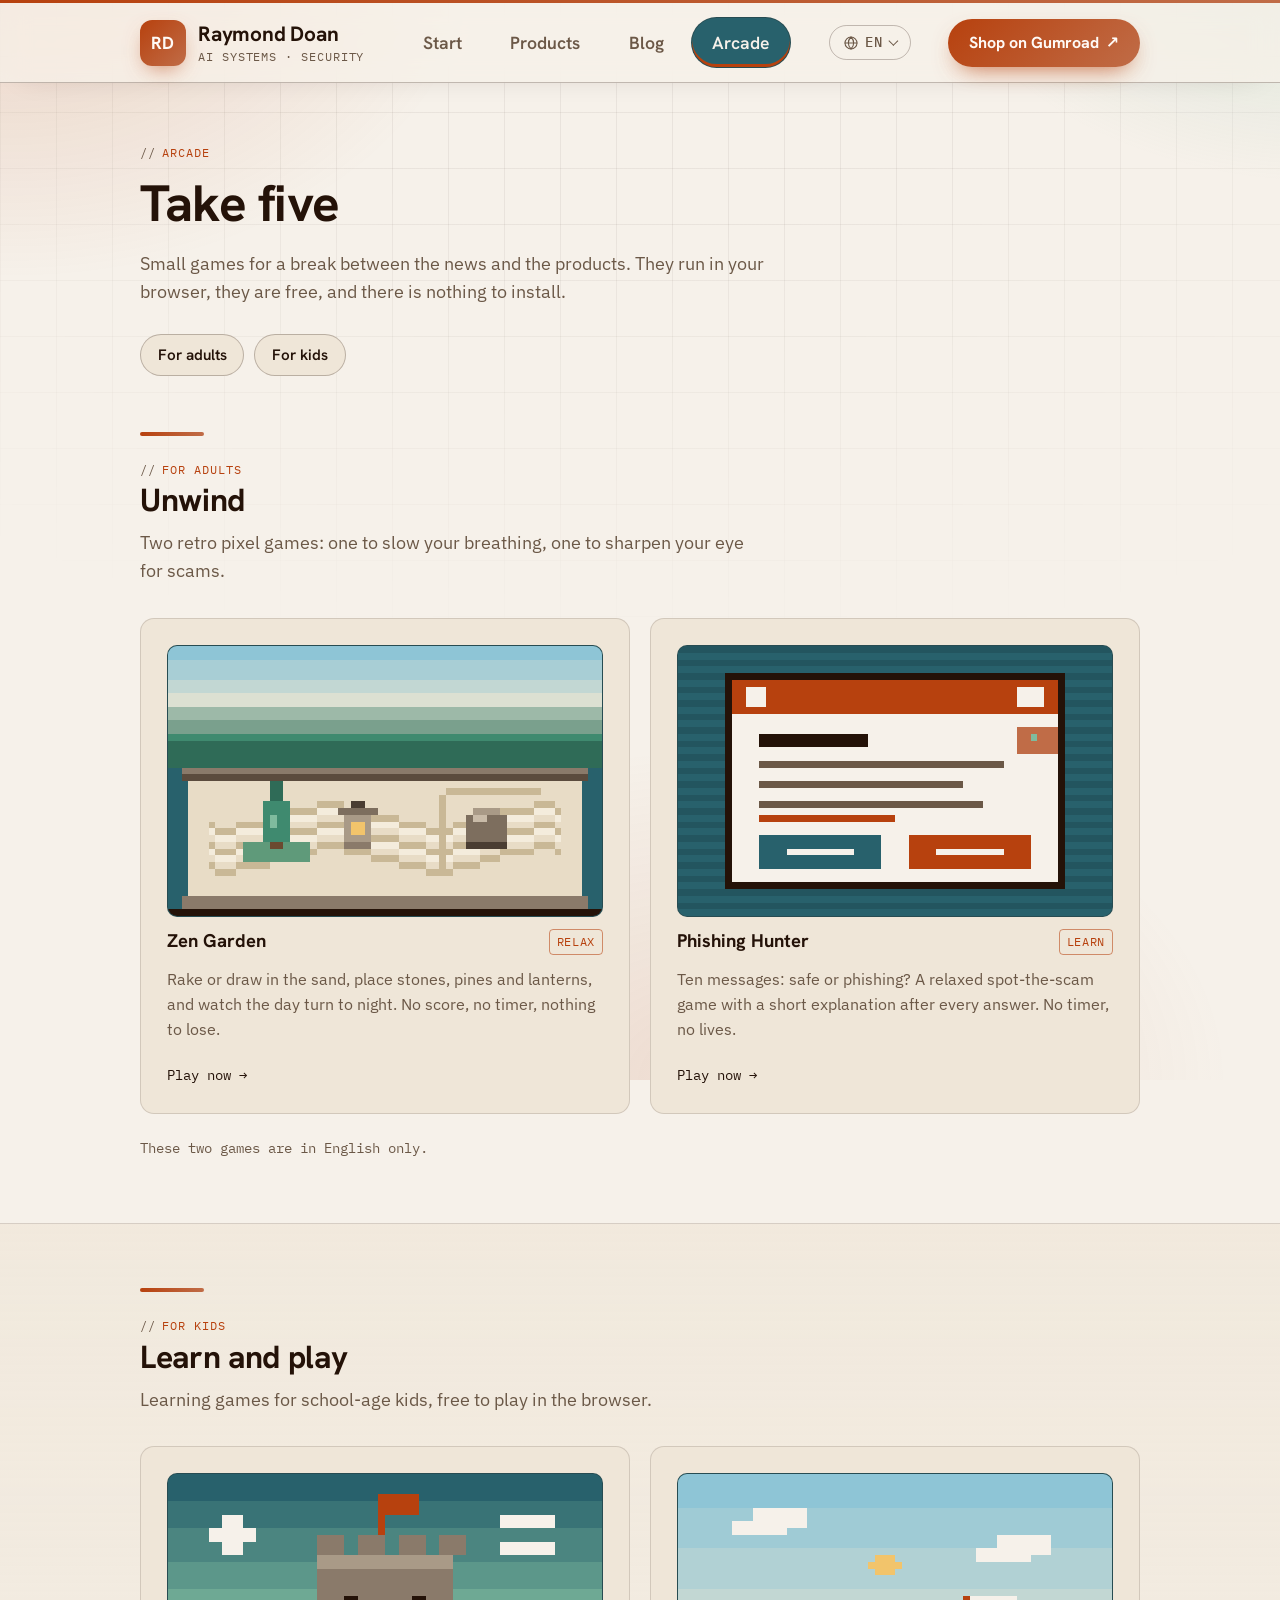
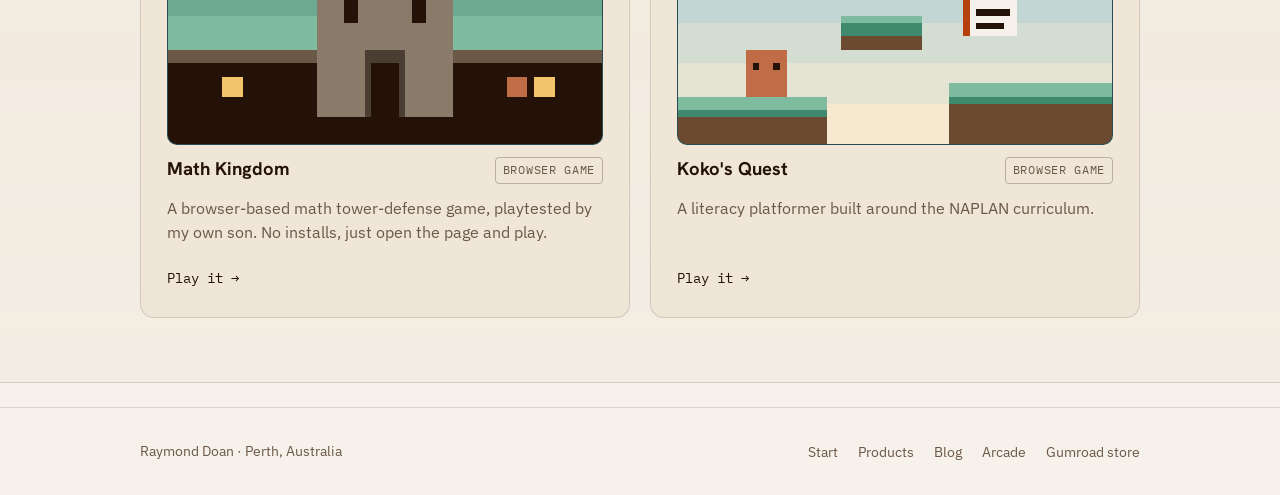
==== commit 8e406531: "Zen Garden 16-bit: độ phân giải 192x124, sprite đổ bóng nhiều tông, núi tuyết, hoa anh đào; thêm côn" ====
--- a/arcade.html
+++ b/arcade.html
@@ -69,7 +69,7 @@
             <h3><a class="hit" href="zen-garden.html">Zen Garden</a></h3>
             <span class="tag ok" data-i18n="arcade.tag.relax">Relax</span>
           </div>
-          <p data-i18n="arcade.zen.desc">Rake the sand, place stones, pines and lanterns, and watch the day turn to night. No score, no timer, nothing to lose.</p>
+          <p data-i18n="arcade.zen.desc">Rake or draw in the sand, place stones, pines and lanterns, and watch the day turn to night. No score, no timer, nothing to lose.</p>
           <div class="card-foot"><span class="card-link" data-i18n="arcade.play">Play now &rarr;</span></div>
         </article>
         <article class="card game-card">
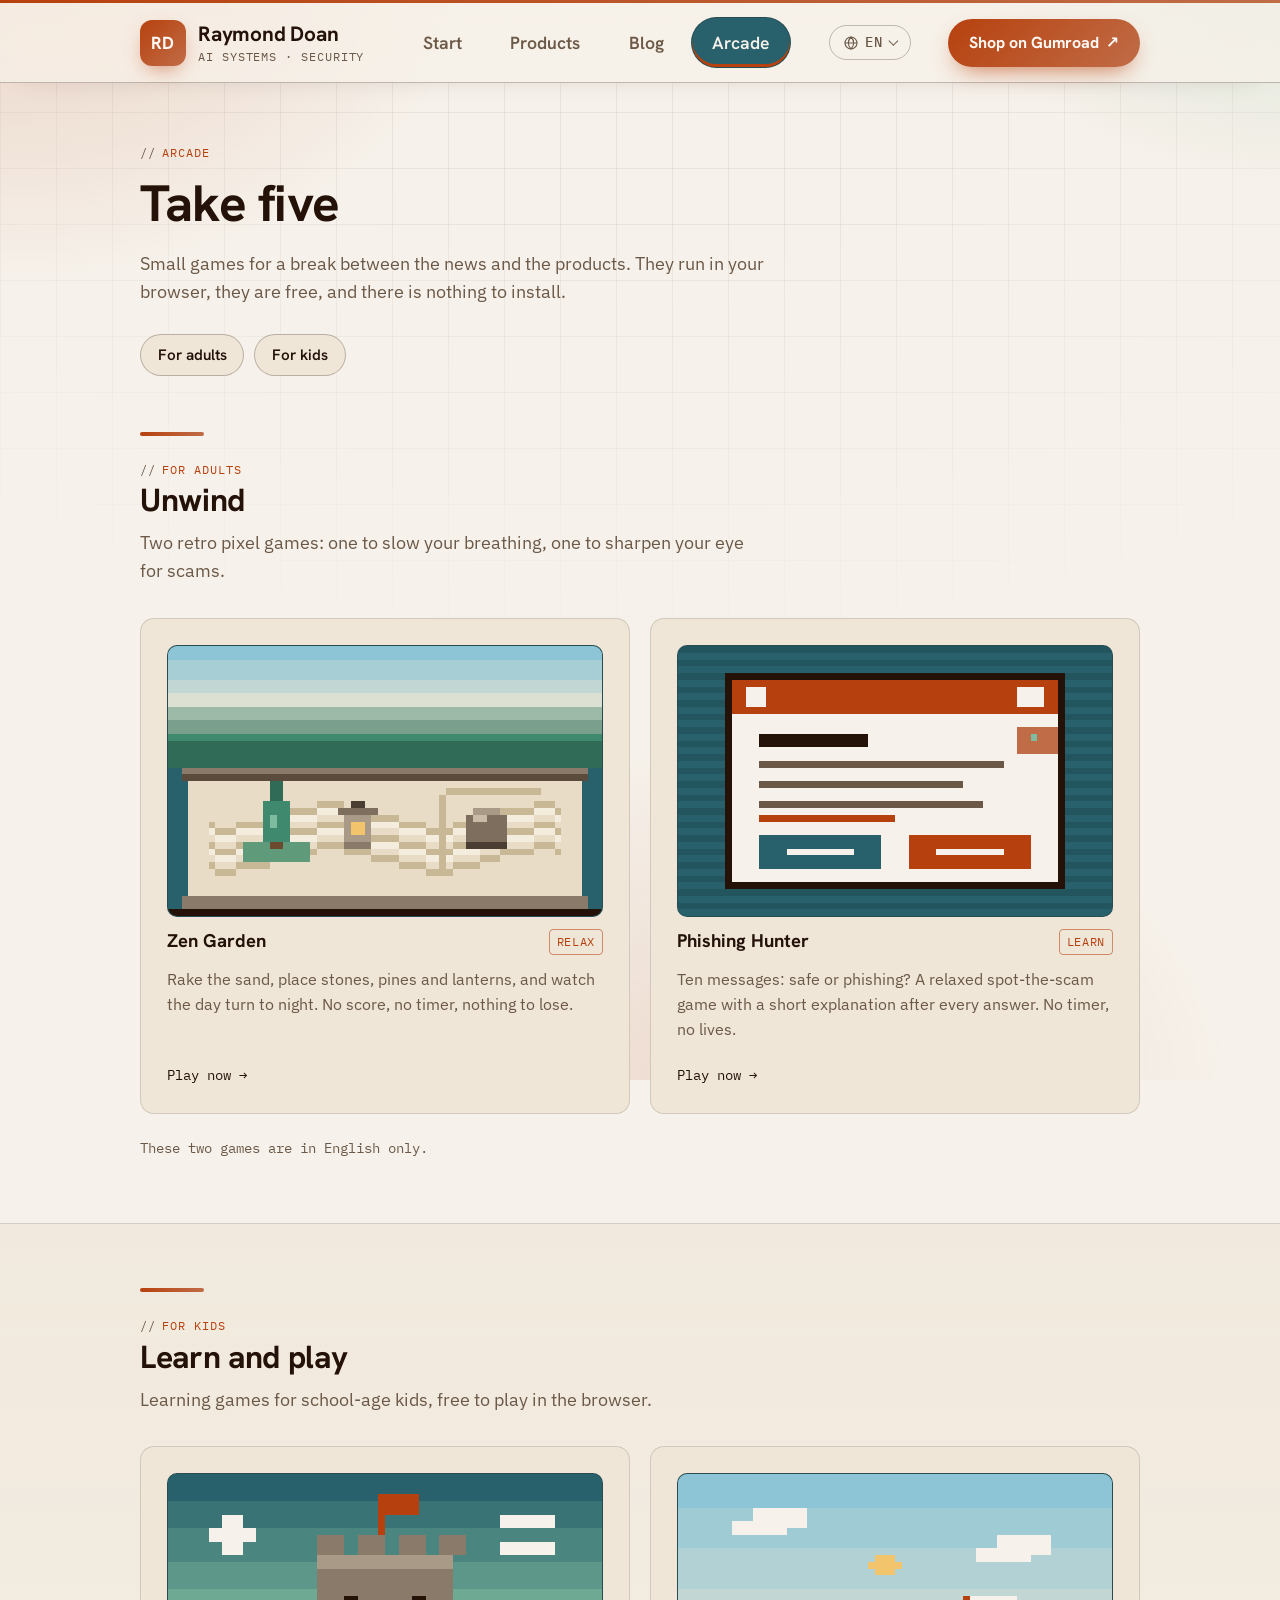
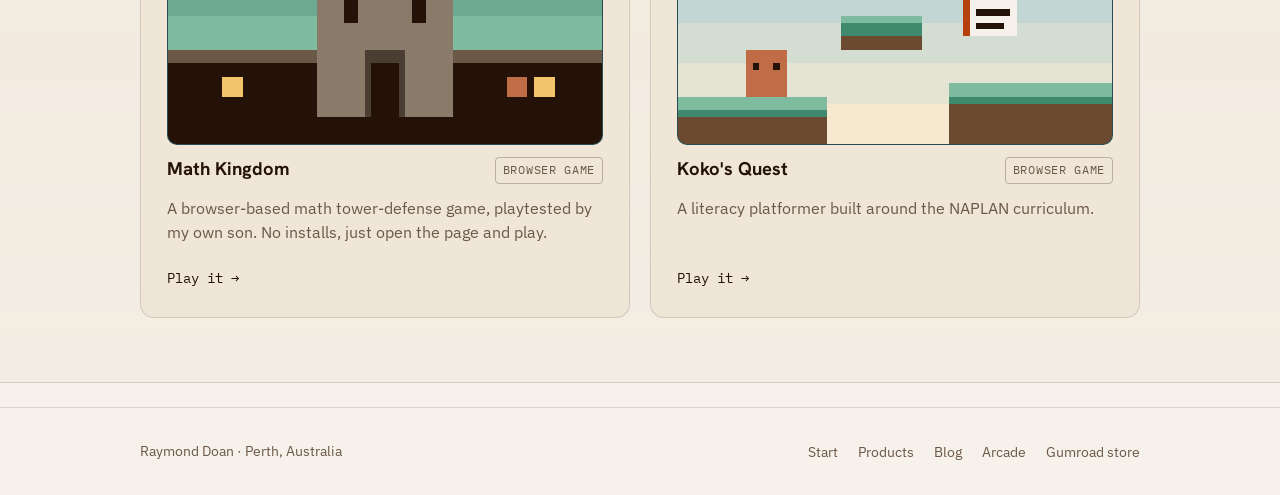
==== commit dac75487: "Zen Garden: bỏ công cụ Draw (vẽ tự do), giữ Undo và chỉnh cỡ cào/tẩy Co-Authored-By: Claude Sonnet 5" ====
--- a/arcade.html
+++ b/arcade.html
@@ -69,7 +69,7 @@
             <h3><a class="hit" href="zen-garden.html">Zen Garden</a></h3>
             <span class="tag ok" data-i18n="arcade.tag.relax">Relax</span>
           </div>
-          <p data-i18n="arcade.zen.desc">Rake or draw in the sand, place stones, pines and lanterns, and watch the day turn to night. No score, no timer, nothing to lose.</p>
+          <p data-i18n="arcade.zen.desc">Rake the sand, place stones, pines and lanterns, and watch the day turn to night. No score, no timer, nothing to lose.</p>
           <div class="card-foot"><span class="card-link" data-i18n="arcade.play">Play now &rarr;</span></div>
         </article>
         <article class="card game-card">
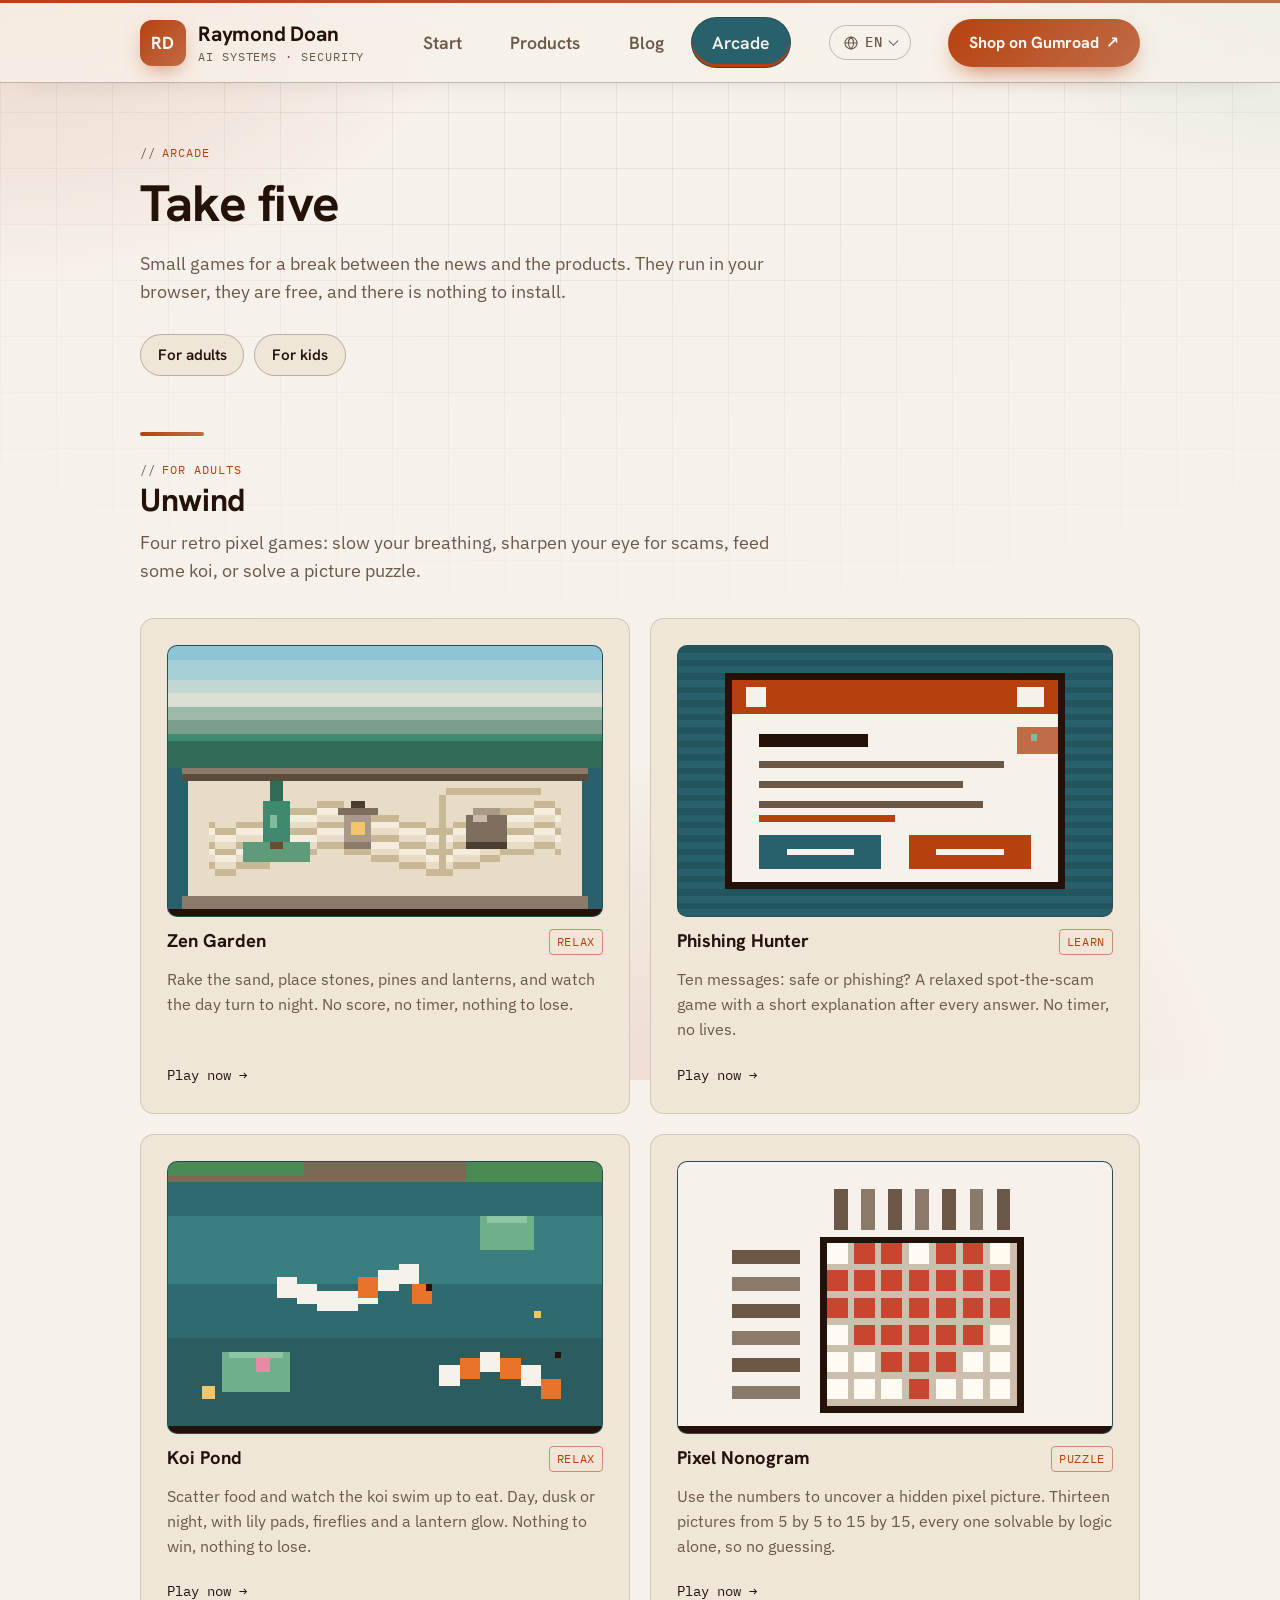
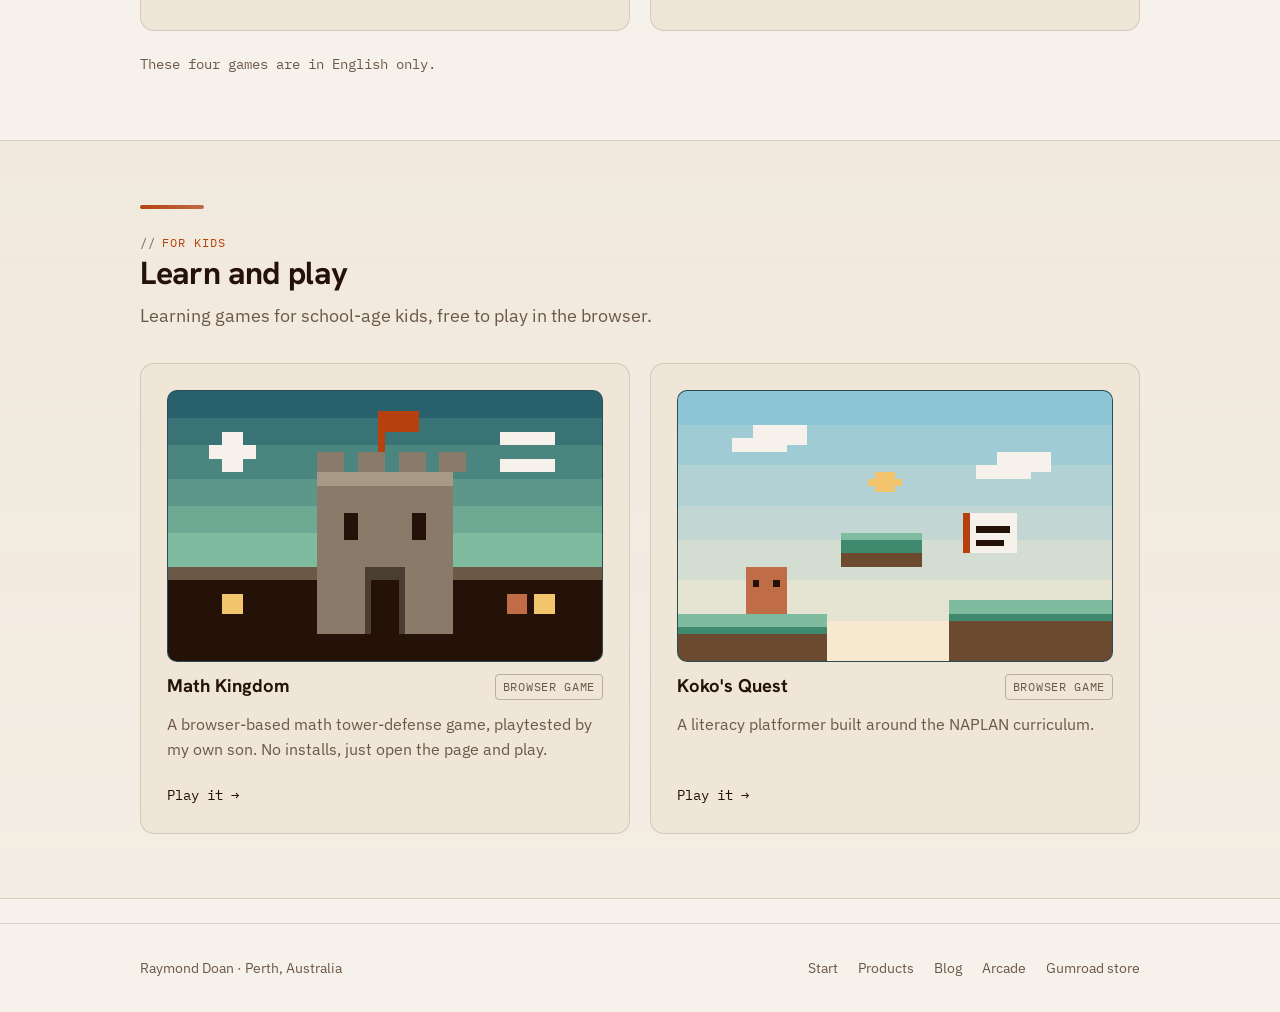
==== commit 0d411fb5: "Arcade: thêm Koi Pond và Pixel Nonogram Hai game người lớn mới (chỉ tiếng Anh), thẻ và hình thu nhỏ " ====
--- a/arcade.html
+++ b/arcade.html
@@ -59,7 +59,7 @@
           <div class="gradient-rule"></div>
           <p class="eyebrow" data-i18n="arcade.adults.e">For adults</p>
           <h2 data-i18n="arcade.adults.h">Unwind</h2>
-          <p class="lede" data-i18n="arcade.adults.lede">Two retro pixel games: one to slow your breathing, one to sharpen your eye for scams.</p>
+          <p class="lede" data-i18n="arcade.adults.lede">Four retro pixel games: slow your breathing, sharpen your eye for scams, feed some koi, or solve a picture puzzle.</p>
         </div>
       </div>
       <div class="split">
@@ -81,8 +81,26 @@
           <p data-i18n="arcade.phish.desc">Ten messages: safe or phishing? A relaxed spot-the-scam game with a short explanation after every answer. No timer, no lives.</p>
           <div class="card-foot"><span class="card-link" data-i18n="arcade.play">Play now &rarr;</span></div>
         </article>
+        <article class="card game-card">
+          <canvas class="thumb" data-thumb="koi" width="64" height="40" aria-hidden="true"></canvas>
+          <div class="card-top">
+            <h3><a class="hit" href="koi-pond.html">Koi Pond</a></h3>
+            <span class="tag ok" data-i18n="arcade.tag.relax">Relax</span>
+          </div>
+          <p data-i18n="arcade.koi.desc">Scatter food and watch the koi swim up to eat. Day, dusk or night, with lily pads, fireflies and a lantern glow. Nothing to win, nothing to lose.</p>
+          <div class="card-foot"><span class="card-link" data-i18n="arcade.play">Play now &rarr;</span></div>
+        </article>
+        <article class="card game-card">
+          <canvas class="thumb" data-thumb="nono" width="64" height="40" aria-hidden="true"></canvas>
+          <div class="card-top">
+            <h3><a class="hit" href="nonogram.html">Pixel Nonogram</a></h3>
+            <span class="tag ok" data-i18n="arcade.tag.puzzle">Puzzle</span>
+          </div>
+          <p data-i18n="arcade.nono.desc">Use the numbers to uncover a hidden pixel picture. Thirteen pictures from 5 by 5 to 15 by 15, every one solvable by logic alone, so no guessing.</p>
+          <div class="card-foot"><span class="card-link" data-i18n="arcade.play">Play now &rarr;</span></div>
+        </article>
       </div>
-      <p class="note english-only" data-i18n="arcade.adults.note">These two games are in English only.</p>
+      <p class="note english-only" data-i18n="arcade.adults.note">These four games are in English only.</p>
     </div>
   </section>
 
@@ -136,7 +154,7 @@
 <script src="ui-vi.js"></script>
 <script src="ui-es.js"></script>
 <script>
-/* Pixel thumbnails for the four game cards. Each one is drawn from rectangles on a 64 x 40 canvas
+/* Pixel thumbnails for the game cards. Each one is drawn from rectangles on a 64 x 40 canvas
    that the stylesheet scales up with hard edges. Decorative only. */
 (function () {
   function pen(ctx) {
@@ -263,7 +281,53 @@
     p('#f2c46b', 28, 13, 5, 1);
   }
 
-  var art = { zen: zen, phish: phish, math: math, koko: koko };
+  function koi(ctx) {
+    var p = pen(ctx);
+    p('#2f6b6e', 0, 0, 64, 40);
+    p('#3a7f80', 0, 8, 64, 10);
+    p('#2a5c60', 0, 26, 64, 14);
+    p('#7a6a55', 0, 0, 64, 3);
+    p('#4a8a55', 0, 0, 20, 2);
+    p('#4a8a55', 44, 0, 20, 3);
+    p('#6fb08a', 8, 28, 10, 6);
+    p('#8cc7a2', 9, 28, 8, 1);
+    p('#e88aa5', 13, 29, 2, 2);
+    p('#6fb08a', 46, 8, 8, 5);
+    p('#8cc7a2', 47, 8, 6, 1);
+    var i;
+    for (i = 0; i < 7; i++) { p('#f6f1ea', 16 + i * 3, 17 + Math.round(Math.sin(i / 1.4) * 2), 3, 3); }
+    p('#e8742a', 28, 17, 3, 3);
+    p('#f6f1ea', 16, 18, 2, 2);
+    p('#e8742a', 36, 18, 3, 3);
+    p('#241208', 38, 18, 1, 1);
+    for (i = 0; i < 6; i++) { p(i % 2 ? '#e8742a' : '#f6f1ea', 40 + i * 3, 30 - Math.round(Math.sin(i / 1.2) * 2), 3, 3); }
+    p('#241208', 57, 28, 1, 1);
+    p('#f2c46b', 5, 33, 2, 2);
+    p('#f2c46b', 54, 22, 1, 1);
+    p('#241208', 0, 39, 64, 1);
+  }
+
+  function nono(ctx) {
+    var p = pen(ctx);
+    p('#f6f1ea', 0, 0, 64, 40);
+    var heart = ['.##.##.', '#######', '#######', '.#####.', '..###..', '...#...'];
+    var ox = 22, oy = 12, cs = 4, x, y;
+    for (x = 0; x < 7; x++) p(x % 2 ? '#8a7a6a' : '#6b5847', ox + x * cs + 1, 4, 2, 6);
+    for (y = 0; y < 6; y++) p(y % 2 ? '#8a7a6a' : '#6b5847', 8, oy + y * cs + 1, 10, 2);
+    for (y = 0; y < 6; y++) for (x = 0; x < 7; x++) {
+      p('#fffaf2', ox + x * cs, oy + y * cs, cs, cs);
+      p('#cdbfae', ox + x * cs + cs - 1, oy + y * cs, 1, cs);
+      p('#cdbfae', ox + x * cs, oy + y * cs + cs - 1, cs, 1);
+      if (heart[y].charAt(x) === '#') p('#c8452f', ox + x * cs, oy + y * cs, cs - 1, cs - 1);
+    }
+    p('#241208', ox - 1, oy - 1, 29, 1);
+    p('#241208', ox - 1, oy + 24, 29, 1);
+    p('#241208', ox - 1, oy - 1, 1, 26);
+    p('#241208', ox + 28, oy - 1, 1, 26);
+    p('#241208', 0, 39, 64, 1);
+  }
+
+  var art = { zen: zen, phish: phish, math: math, koko: koko, koi: koi, nono: nono };
   var nodes = document.querySelectorAll('canvas[data-thumb]');
   for (var i = 0; i < nodes.length; i++) {
     var draw = art[nodes[i].getAttribute('data-thumb')];
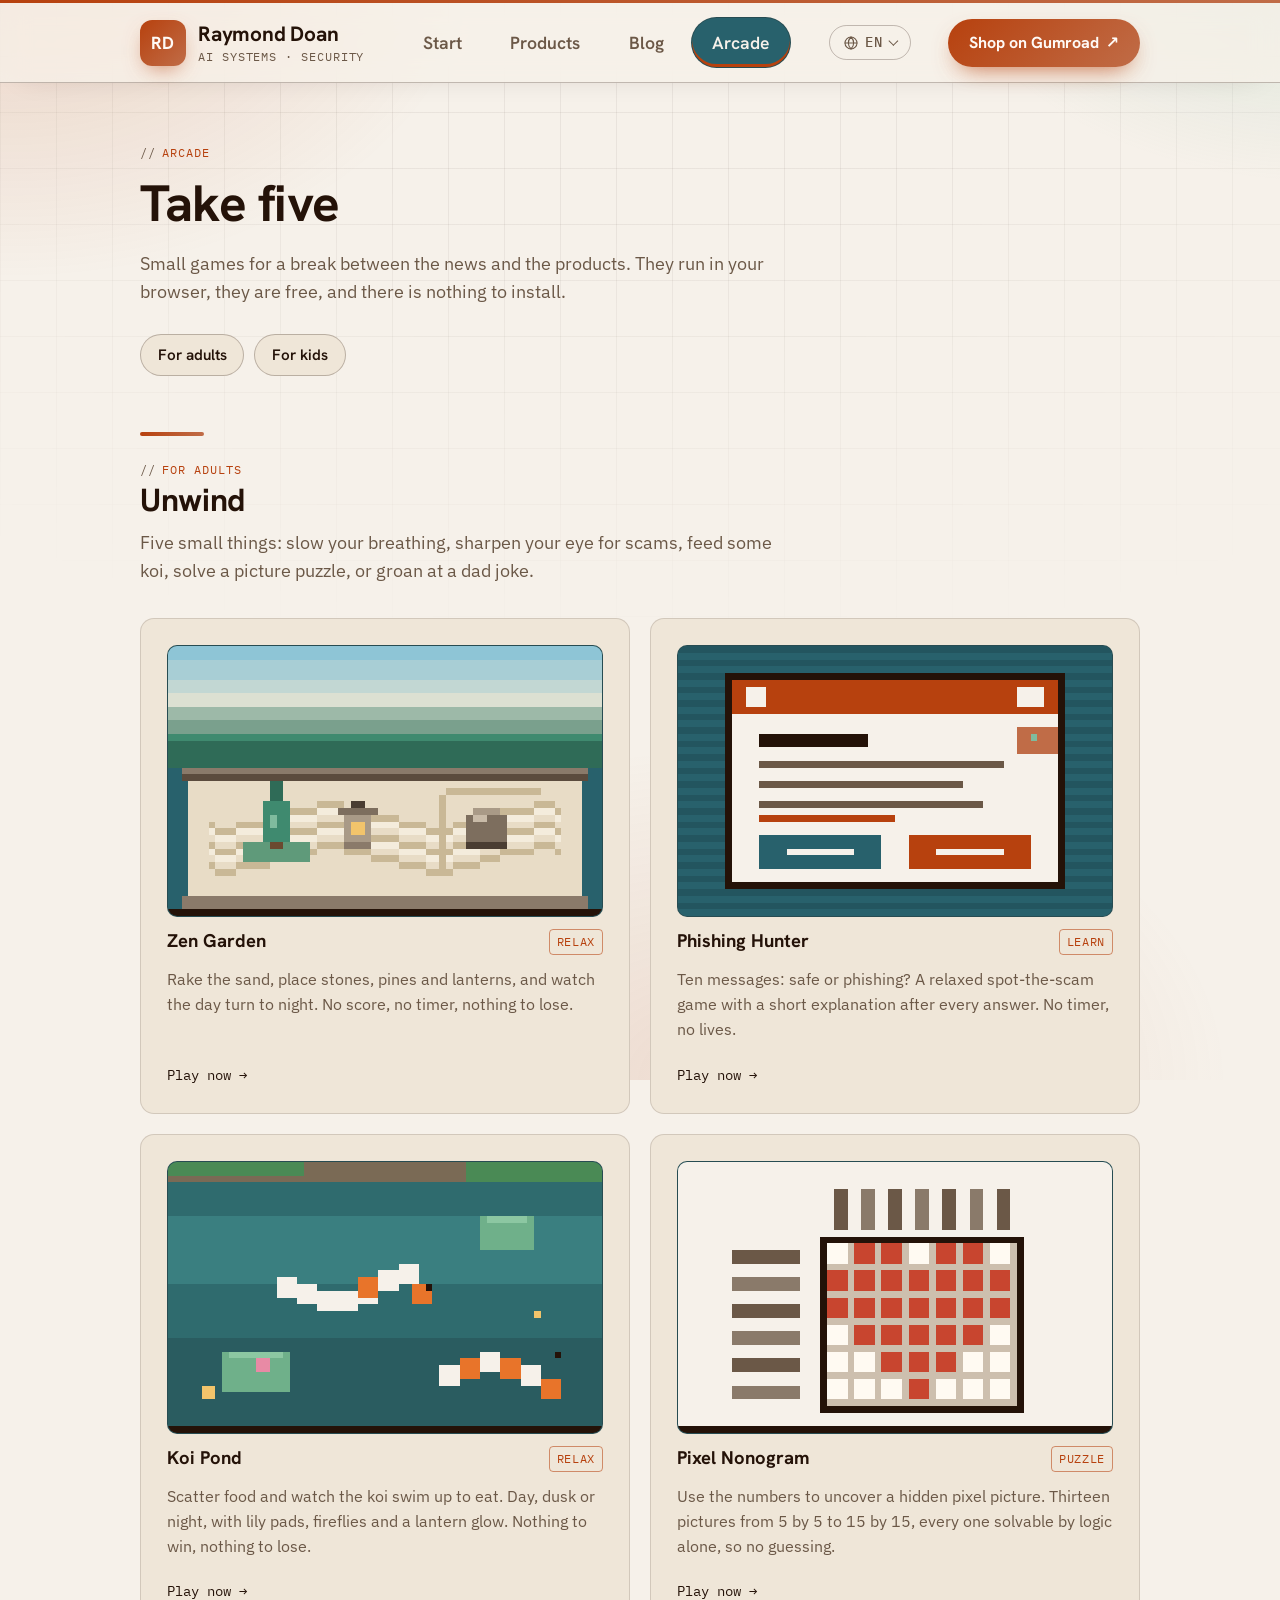
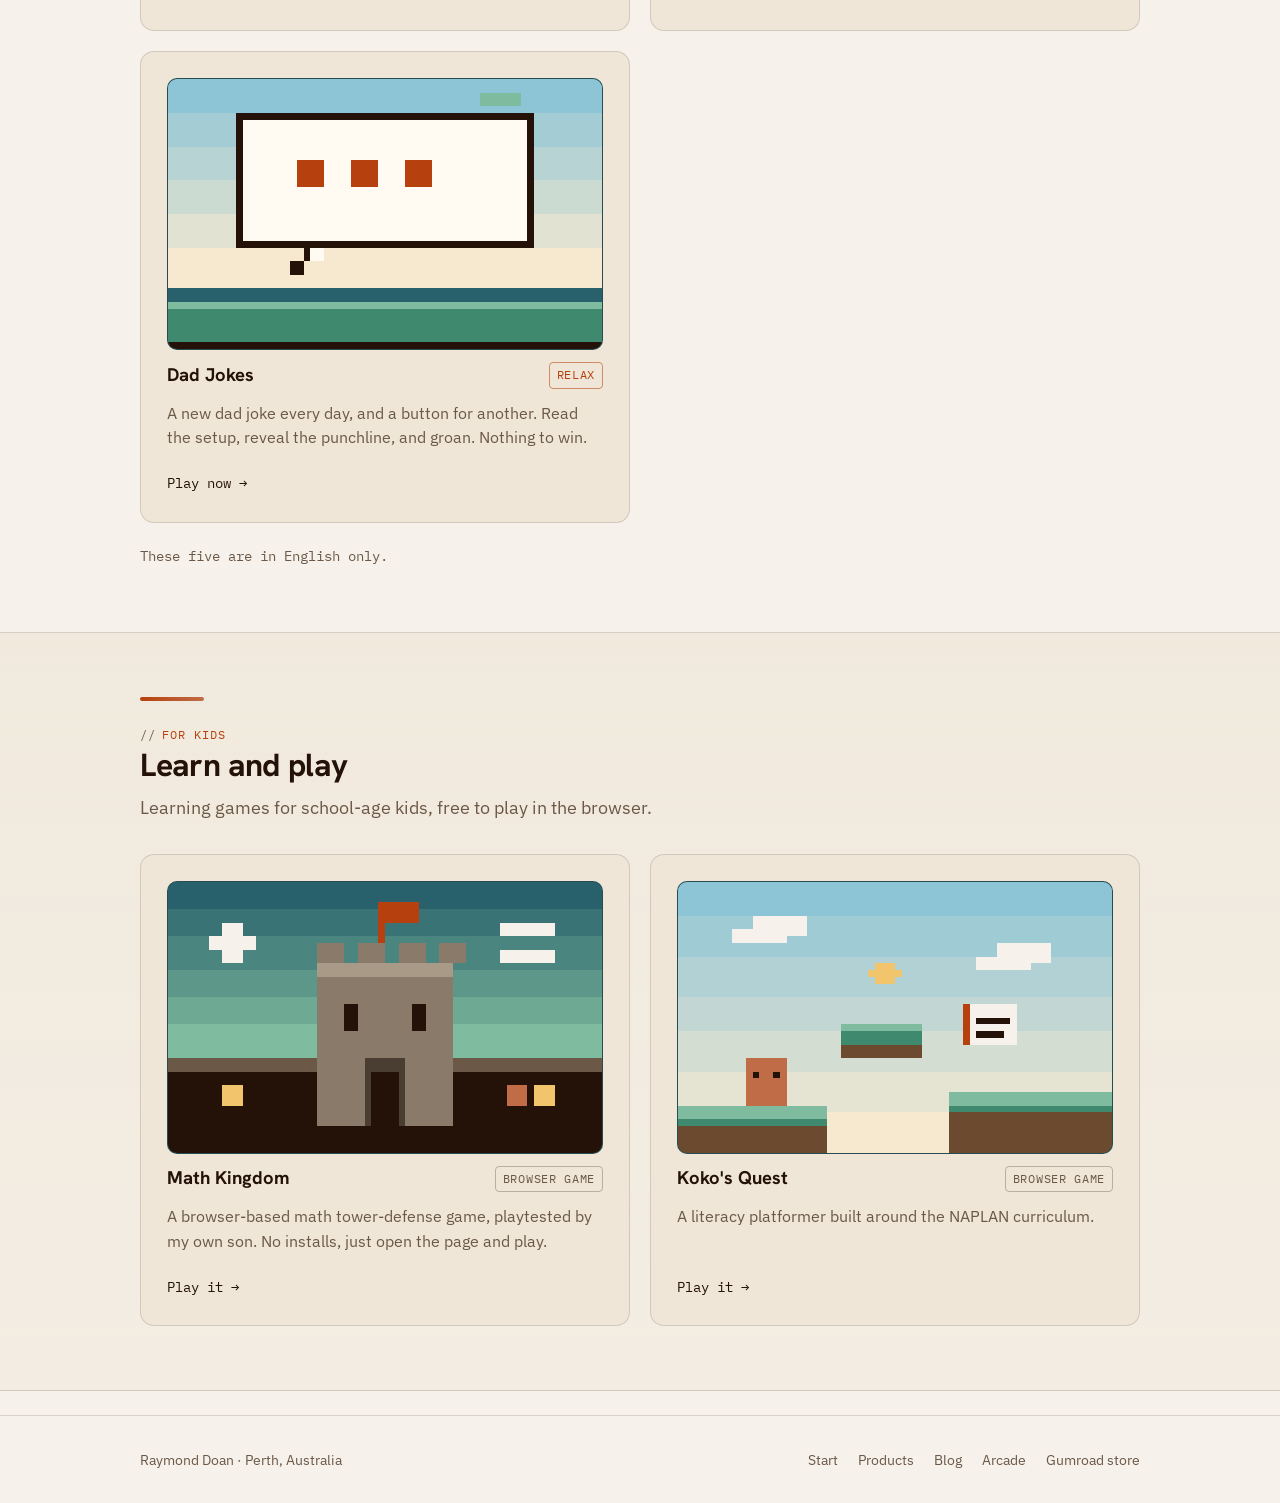
==== commit 9afebbb2: "Arcade: add Dad Jokes page (preview branch) - dad-jokes.html: standalone English page, 32 setup/punc" ====
--- a/arcade.html
+++ b/arcade.html
@@ -59,7 +59,7 @@
           <div class="gradient-rule"></div>
           <p class="eyebrow" data-i18n="arcade.adults.e">For adults</p>
           <h2 data-i18n="arcade.adults.h">Unwind</h2>
-          <p class="lede" data-i18n="arcade.adults.lede">Four retro pixel games: slow your breathing, sharpen your eye for scams, feed some koi, or solve a picture puzzle.</p>
+          <p class="lede" data-i18n="arcade.adults.lede">Five small things: slow your breathing, sharpen your eye for scams, feed some koi, solve a picture puzzle, or groan at a dad joke.</p>
         </div>
       </div>
       <div class="split">
@@ -99,8 +99,17 @@
           <p data-i18n="arcade.nono.desc">Use the numbers to uncover a hidden pixel picture. Thirteen pictures from 5 by 5 to 15 by 15, every one solvable by logic alone, so no guessing.</p>
           <div class="card-foot"><span class="card-link" data-i18n="arcade.play">Play now &rarr;</span></div>
         </article>
+        <article class="card game-card">
+          <canvas class="thumb" data-thumb="dad" width="64" height="40" aria-hidden="true"></canvas>
+          <div class="card-top">
+            <h3><a class="hit" href="dad-jokes.html">Dad Jokes</a></h3>
+            <span class="tag ok" data-i18n="arcade.tag.relax">Relax</span>
+          </div>
+          <p data-i18n="arcade.dad.desc">A new dad joke every day, and a button for another. Read the setup, reveal the punchline, and groan. Nothing to win.</p>
+          <div class="card-foot"><span class="card-link" data-i18n="arcade.play">Play now &rarr;</span></div>
+        </article>
       </div>
-      <p class="note english-only" data-i18n="arcade.adults.note">These four games are in English only.</p>
+      <p class="note english-only" data-i18n="arcade.adults.note">These five are in English only.</p>
     </div>
   </section>
 
@@ -327,7 +336,24 @@
     p('#241208', 0, 39, 64, 1);
   }
 
-  var art = { zen: zen, phish: phish, math: math, koko: koko, koi: koi, nono: nono };
+  function dad(ctx) {
+    var p = pen(ctx);
+    sky(p, [142, 197, 214], [246, 233, 208], 30, 6);
+    p('#241208', 10, 5, 44, 20);
+    p('#fffaf2', 11, 6, 42, 18);
+    p('#241208', 20, 25, 3, 2);
+    p('#241208', 18, 27, 2, 2);
+    p('#fffaf2', 21, 25, 2, 2);
+    p('#b7410e', 19, 12, 4, 4);
+    p('#b7410e', 27, 12, 4, 4);
+    p('#b7410e', 35, 12, 4, 4);
+    p('#7fbb9e', 46, 2, 6, 2);
+    p('#3f8a6f', 0, 33, 64, 7);
+    p('#7fbb9e', 0, 33, 64, 1);
+    p('#241208', 0, 39, 64, 1);
+  }
+
+  var art = { zen: zen, phish: phish, math: math, koko: koko, koi: koi, nono: nono, dad: dad };
   var nodes = document.querySelectorAll('canvas[data-thumb]');
   for (var i = 0; i < nodes.length; i++) {
     var draw = art[nodes[i].getAttribute('data-thumb')];
--- a/styles.css
+++ b/styles.css
@@ -645,6 +645,68 @@
 article.post h1 { font-size: clamp(1.7rem, 4.2vw, 2.5rem); margin-bottom: 0.7em; }
 .post-body h2 { font-size: 1.35rem; margin: 1.8em 0 0.5em; }
 .post-body p { font-size: 1.05rem; line-height: 1.75; }
+.post-body strong { font-weight: 600; }
+
+/* lists */
+.post-body ul, .post-body ol { margin: 0 0 1.2em; padding-left: 1.4em; max-width: 65ch; font-size: 1.05rem; line-height: 1.7; }
+.post-body li { margin: 0 0 0.55em; padding-left: 0.25em; }
+.post-body li:last-child { margin-bottom: 0; }
+.post-body li::marker { color: var(--accent); }
+.post-body ol li::marker { font-family: var(--font-mono); font-size: 0.9em; }
+
+/* pictures: the diagrams in img/ are SVGs with a transparent background, so the frame gives them a card */
+.post-body figure { margin: 1.7em 0 2em; max-width: 860px; }
+.post-body figure picture { display: block; }
+.post-body figure img {
+  display: block;
+  width: 100%;
+  height: auto;
+  border: 1px solid var(--border);
+  border-radius: 12px;
+  background: color-mix(in srgb, var(--surface) 45%, var(--bg));
+}
+.post-body figcaption { font-family: var(--font-mono); font-size: 0.8rem; color: var(--muted); margin-top: 0.7em; max-width: 65ch; }
+
+/* tables */
+.table-wrap { margin: 1.6em 0 2.1em; max-width: 860px; overflow-x: auto; background: var(--surface); border: 1px solid var(--border); border-radius: 12px; }
+.post-body table { width: 100%; border-collapse: collapse; font-size: 0.95rem; line-height: 1.55; }
+.post-body th, .post-body td { text-align: left; vertical-align: top; padding: 0.8em 1.1em; border-top: 1px solid var(--border); }
+.post-body thead th {
+  border-top: 0;
+  border-bottom: 1px solid var(--border-strong);
+  font-family: var(--font-mono);
+  font-weight: 500;
+  font-size: 0.75rem;
+  letter-spacing: 0.08em;
+  text-transform: uppercase;
+  color: var(--muted);
+}
+.post-body tbody tr:first-child > * { border-top: 0; }
+.post-body tbody th { width: 9.5rem; font-family: var(--font-display); font-size: 1rem; }
+
+@media (max-width: 720px) {
+  /* a picture with a narrow-screen layout (has-mobile) stays at a readable size */
+  .post-body figure.has-mobile { max-width: 440px; }
+  /* tables become a stack of cards: the row title, then each cell under its column name */
+  .post-body table, .post-body tbody, .post-body tr, .post-body th, .post-body td { display: block; }
+  .post-body thead { position: absolute; width: 1px; height: 1px; overflow: hidden; clip-path: inset(50%); }
+  .post-body tbody tr { padding: 1em 1.1em 0.95em; border-top: 1px solid var(--border); }
+  .post-body tbody tr:first-child { border-top: 0; }
+  .post-body tbody th, .post-body tbody td { width: auto; padding: 0; border: 0; }
+  .post-body tbody th { margin-bottom: 0.45em; }
+  .post-body td + td { margin-top: 0.65em; }
+  .post-body td::before {
+    content: attr(data-label);
+    display: block;
+    margin-bottom: 0.15em;
+    font-family: var(--font-mono);
+    font-size: 0.72rem;
+    letter-spacing: 0.08em;
+    text-transform: uppercase;
+    color: var(--muted);
+  }
+}
+
 .sources { margin-top: 2.5em; padding-top: 1.5em; border-top: 1px solid var(--border); }
 .sources h2 {
   font-family: var(--font-mono);
